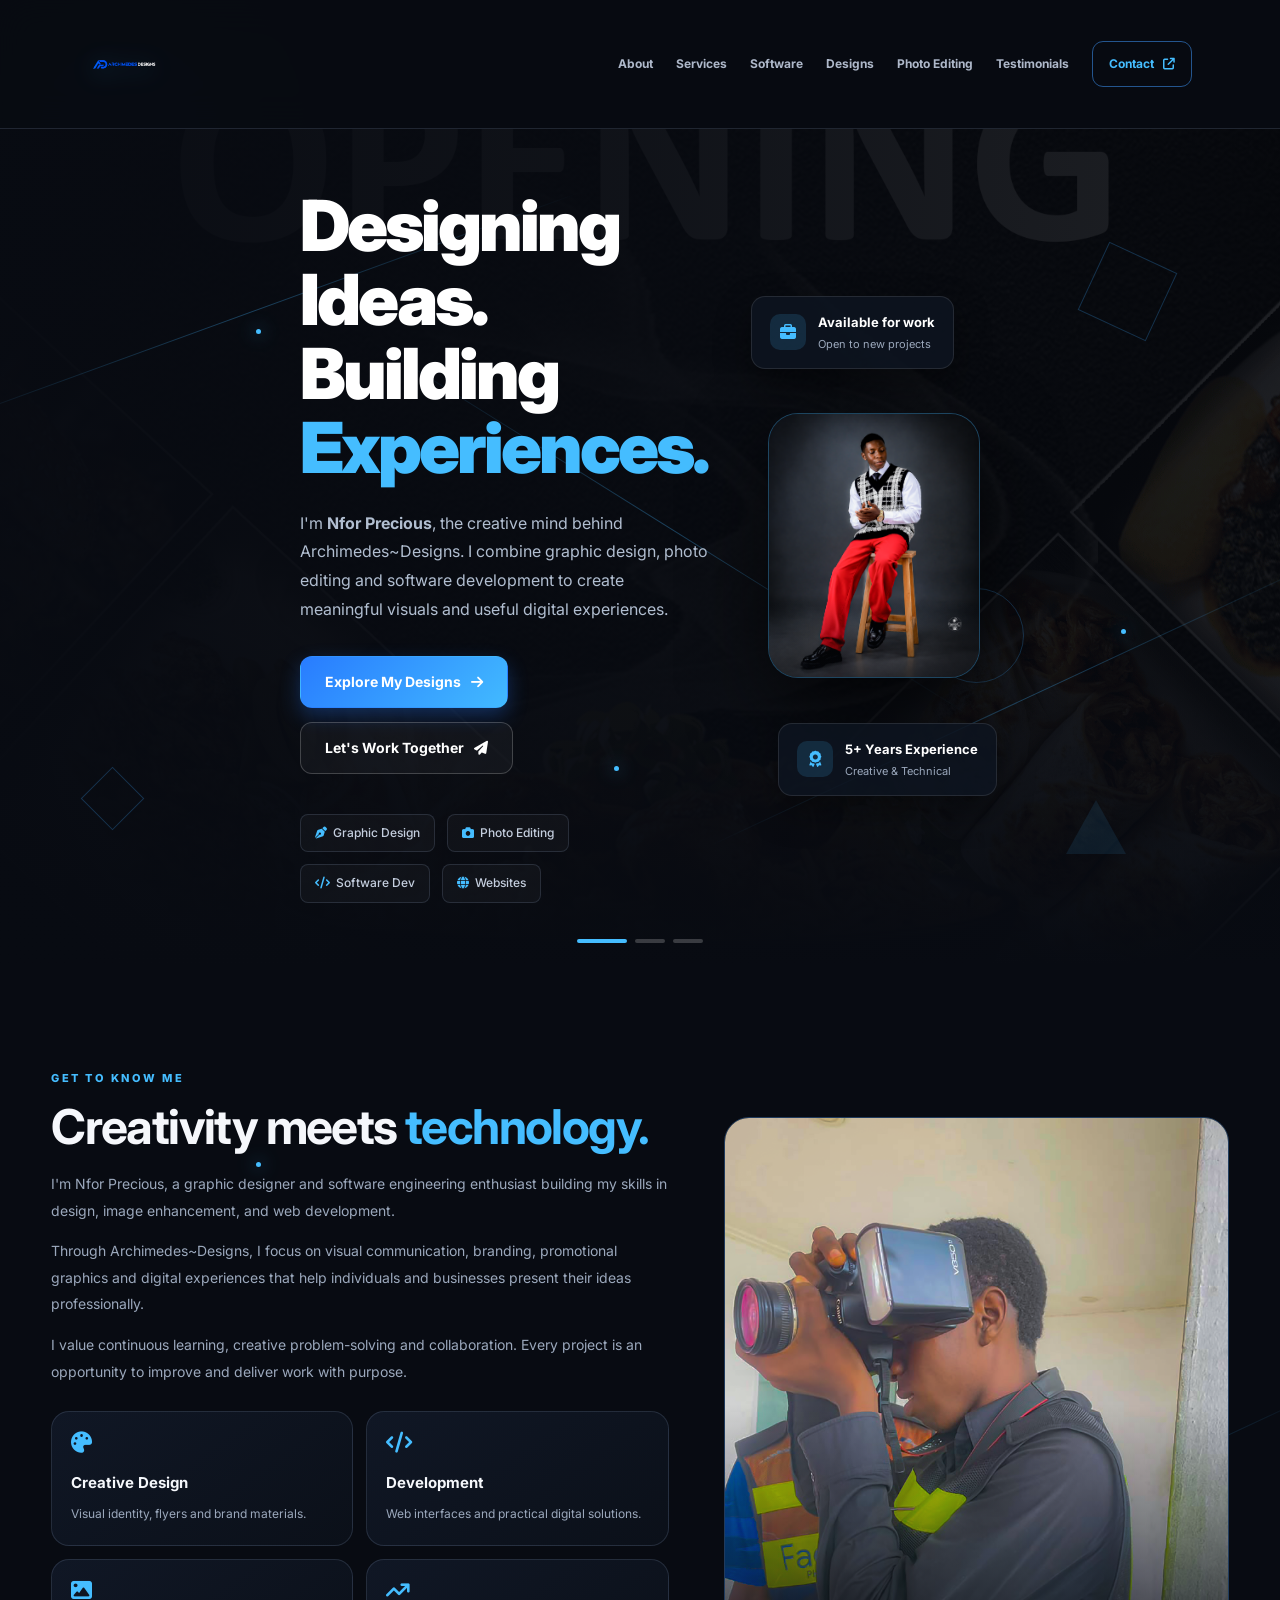
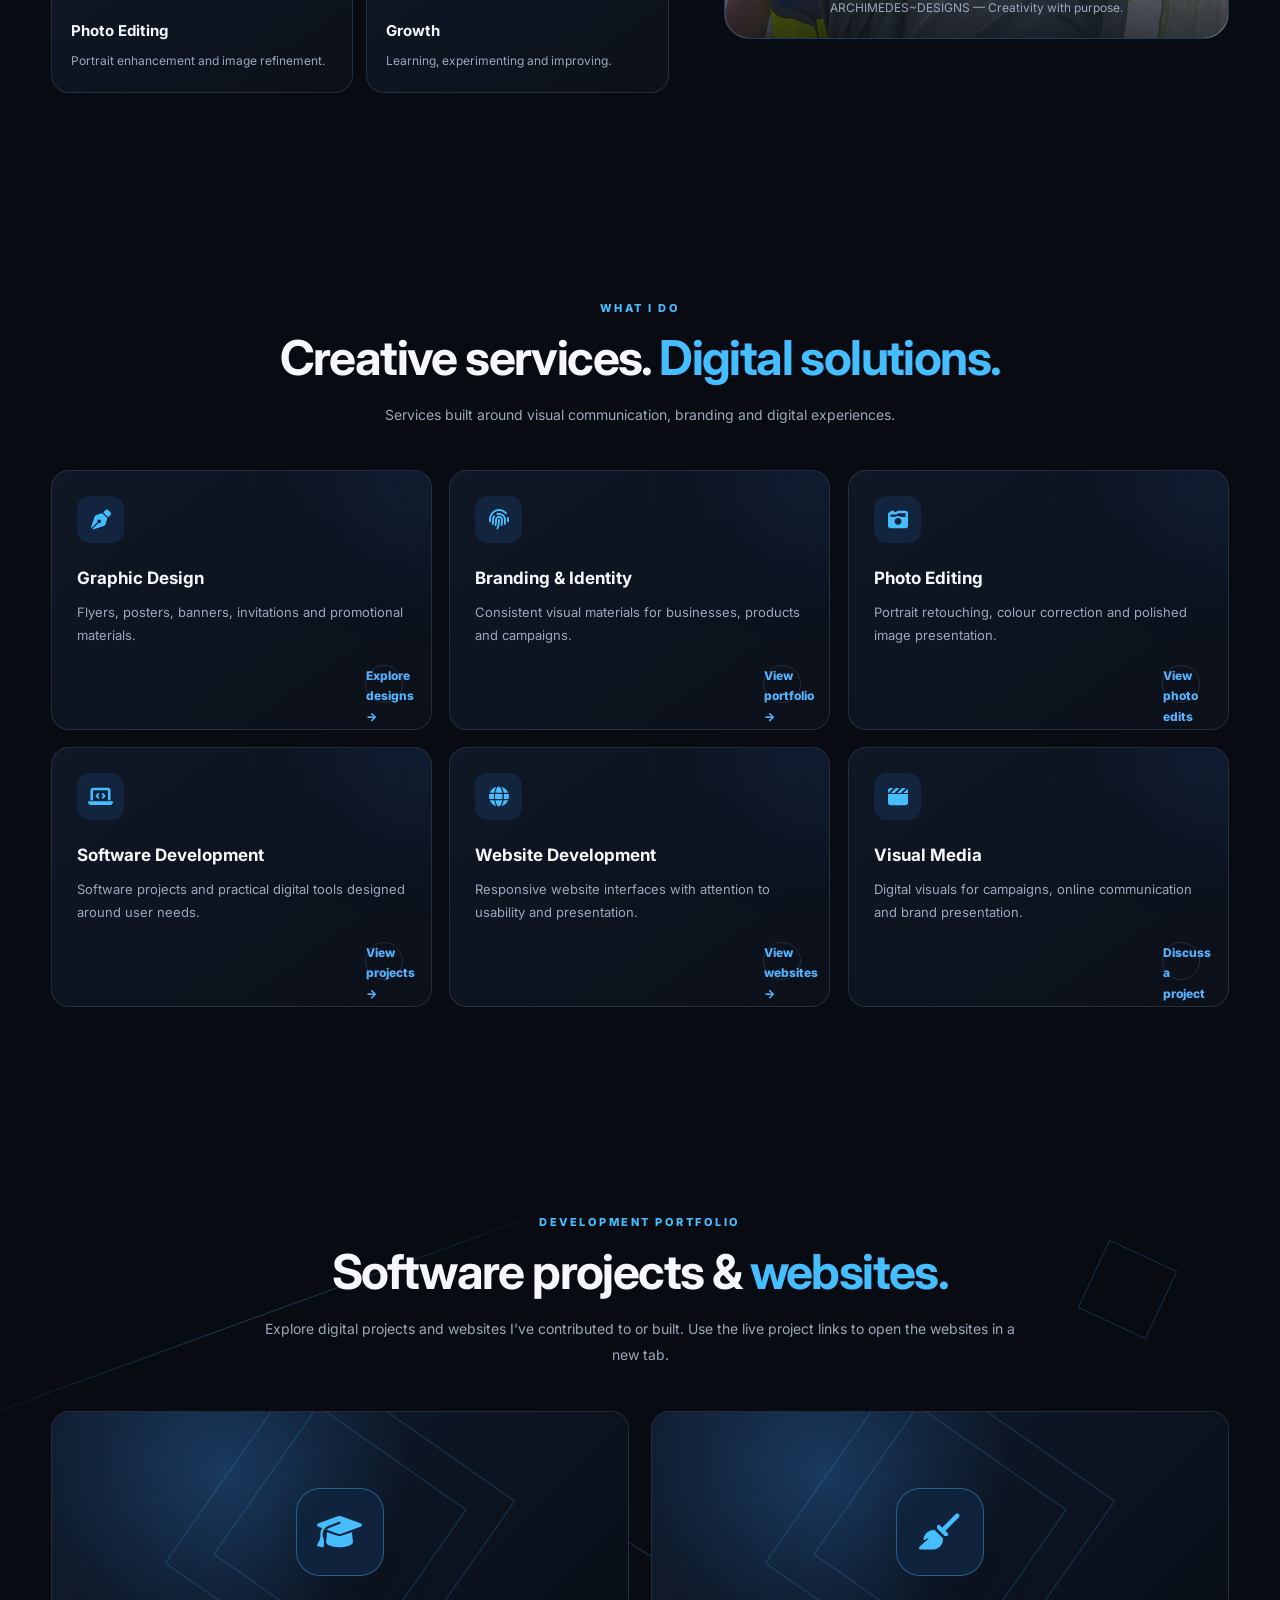
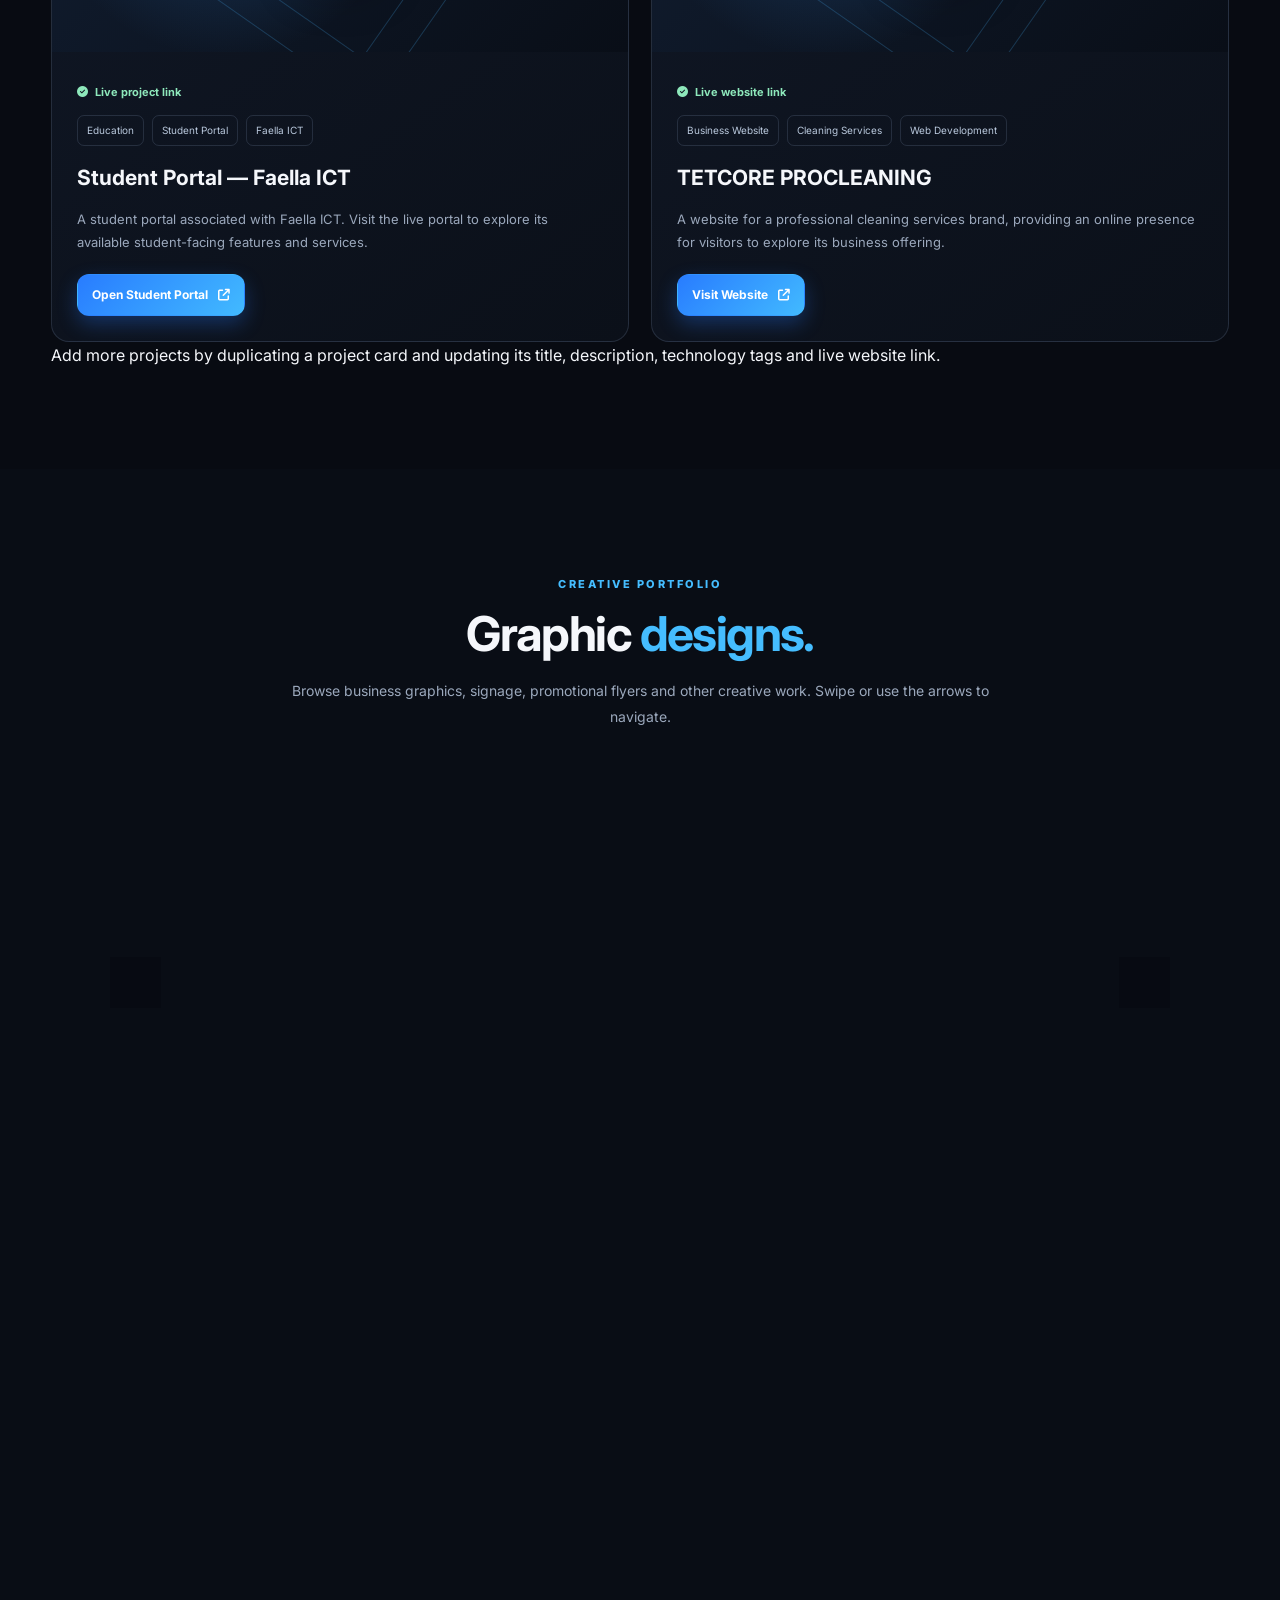
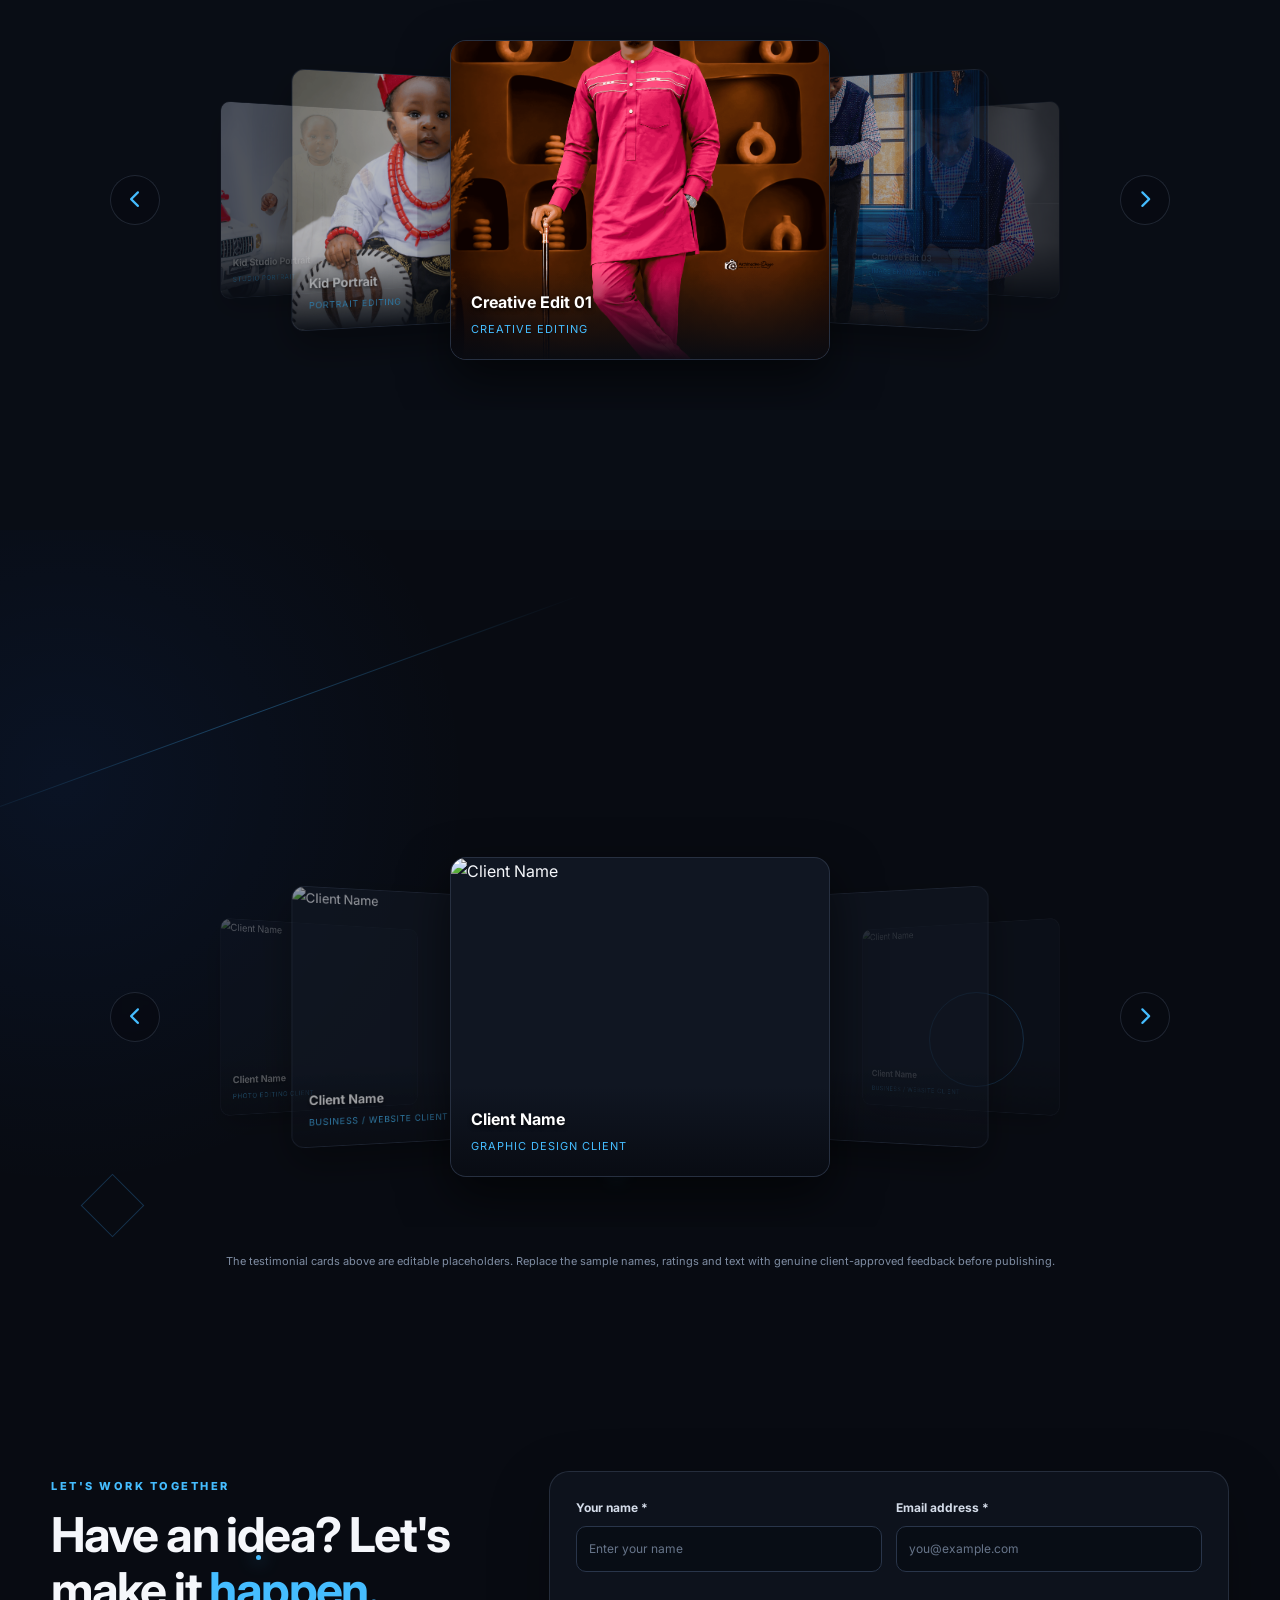
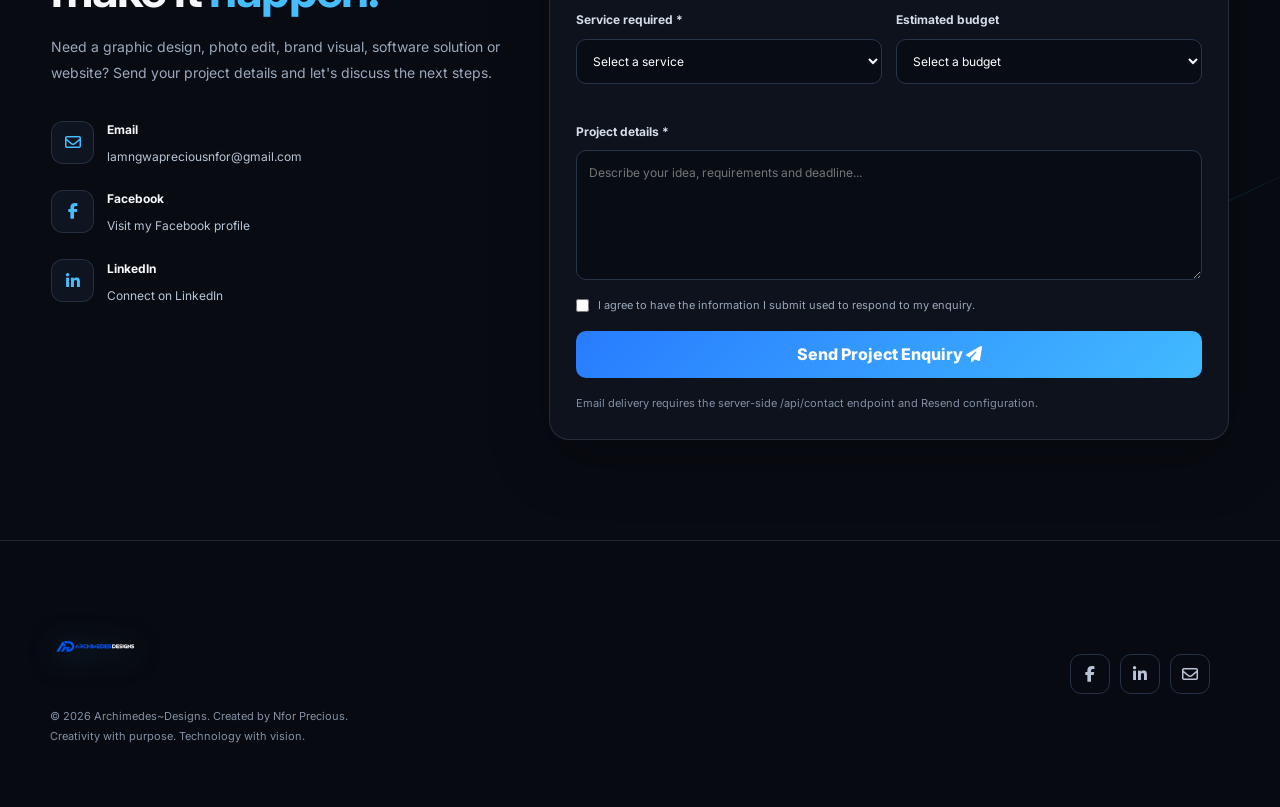
==== public/index.html @ 1c3301eb "Prepare portfolio for Vercel deployment Co-authored-by: Copilot <223556219+Copilot@users.noreply.git" ====
<!DOCTYPE html>
<html lang="en">
<head>
  <meta charset="UTF-8">
  <meta name="viewport" content="width=device-width, initial-scale=1">

  <title>Archimedes~Designs | Nfor Precious</title>
  <meta name="description" content="Portfolio of Nfor Precious — graphic designer, photo editor and software developer. Explore designs, websites, software projects and client testimonials.">
  <meta name="theme-color" content="#080b12">

  <!-- FAVICON -->
  <link rel="icon" type="image/x-icon" href="assets/images/icons/Neon Blue A_D Monogram Icon.ico">

  <link rel="preconnect" href="https://fonts.googleapis.com">
  <link rel="preconnect" href="https://fonts.gstatic.com" crossorigin>
  <link href="https://fonts.googleapis.com/css2?family=Inter:wght@400;500;600;700;800;900&display=swap" rel="stylesheet">
  <link rel="stylesheet" href="https://cdnjs.cloudflare.com/ajax/libs/font-awesome/6.7.2/css/all.min.css">

  <link rel="stylesheet" href="assets/css/style.css">
  <link rel="stylesheet" href="assets/css/animations.css">
  <link rel="stylesheet" href="assets/css/responsive.css">

  <style>
    :root {
      --bg: #080b12;
      --surface: #0e1420;
      --surface-2: #111a29;
      --text: #f5f7fb;
      --muted: #9ba8bc;
      --blue: #3287ff;
      --cyan: #45bdff;
      --border: rgba(160,185,225,.16);
      --radius: 18px;
    }

    * { box-sizing: border-box; }

    html {
      scroll-behavior: smooth;
      scroll-padding-top: 90px;
    }

    body {
      margin: 0;
      background: var(--bg);
      color: var(--text);
      font-family: Inter, sans-serif;
      overflow-x: hidden;
    }

    a { color: inherit; }
    img { display: block; max-width: 100%; }
    button, input, textarea, select { font: inherit; }
    section { scroll-margin-top: 90px; }

    .container {
      width: min(1200px, 92%);
      margin-inline: auto;
    }

    .section {
      position: relative;
      padding: 100px 0;
      isolation: isolate;
    }

    .section-heading {
      max-width: 760px;
      margin: 0 auto 42px;
      text-align: center;
    }

    .eyebrow {
      display: inline-block;
      margin-bottom: 13px;
      color: var(--cyan);
      font-size: 11px;
      font-weight: 800;
      letter-spacing: 2.5px;
      text-transform: uppercase;
    }

    .section-heading h2,
    .about-copy h2,
    .contact-copy h2 {
      margin: 0 0 16px;
      font-size: clamp(30px, 4vw, 48px);
      line-height: 1.14;
      letter-spacing: -1.6px;
    }

    .section-heading p,
    .about-copy p,
    .contact-copy > p {
      color: var(--muted);
      line-height: 1.9;
      font-size: 14px;
    }

    .accent { color: var(--cyan); }

    /* NAVIGATION */
    .site-header {
      position: sticky;
      top: 0;
      z-index: 1000;
      border-bottom: 1px solid var(--border);
      background: rgba(8,11,18,.94);
      backdrop-filter: blur(18px);
    }

    .nav-container {
      width: min(1200px, 92%);
      min-height: 96px;
      margin: auto;
      display: flex;
      justify-content: space-between;
      align-items: center;
      gap: 24px;
    }

    .brand {
      display: inline-flex;
      align-items: center;
      text-decoration: none;
    }

    /* ==============================================
       === EDIT HEADER LOGO SIZE HERE ===
       Change width and height to resize header logo.
       ============================================== */
    .brand-mark {
      display: grid;
      place-items: center;
      width: 72px;
      height: 72px;
      border-radius: 16px;
      overflow: hidden;
      background: transparent;
      filter: drop-shadow(0 4px 12px rgba(69,189,255,.4));
    }

    .brand-mark img {
      width: 100%;
      height: 100%;
      object-fit: contain;
    }

    .primary-nav {
      display: flex;
      align-items: center;
      gap: 23px;
    }

    .primary-nav a {
      color: #aeb8ca;
      text-decoration: none;
      font-size: 12px;
      font-weight: 700;
      transition: color .25s ease;
    }

    .primary-nav a:hover,
    .primary-nav a.active { color: var(--cyan); }

    .primary-nav .nav-contact {
      padding: 12px 16px;
      border: 1px solid #24558e;
      border-radius: 11px;
      color: var(--cyan);
    }

    .nav-toggle {
      display: none;
      width: 43px;
      height: 43px;
      border: 1px solid var(--border);
      border-radius: 10px;
      background: var(--surface);
      color: #fff;
      cursor: pointer;
    }

    /* GEOMETRIC BACKGROUND SYSTEM */
    .geometry-layer {
      position: absolute;
      inset: 0;
      z-index: -1;
      overflow: hidden;
      pointer-events: none;
    }

    .geo-line {
      position: absolute;
      height: 1px;
      width: 55%;
      background: linear-gradient(90deg, transparent, rgba(65,180,255,.32), transparent);
      transform-origin: center;
      animation: line-drift 12s ease-in-out infinite alternate;
    }

    .geo-line.line-one { top: 22%; left: -8%; transform: rotate(-20deg); }
    .geo-line.line-two { top: 68%; right: -8%; transform: rotate(-25deg); animation-delay: -5s; }
    .geo-line.line-three { top: 48%; left: 25%; transform: rotate(32deg); animation-delay: -8s; }

    .geo-shape {
      position: absolute;
      width: 75px;
      height: 75px;
      border: 1px solid rgba(63,169,255,.25);
      animation: shape-float 12s ease-in-out infinite;
    }

    .geo-square { top: 15%; right: 9%; transform: rotate(25deg); }
    .geo-diamond { left: 7%; bottom: 17%; width: 45px; height: 45px; transform: rotate(45deg); animation-delay: -4s; }
    .geo-circle { top: 55%; right: 20%; width: 95px; height: 95px; border-radius: 50%; animation-delay: -7s; }
    
    .geo-triangle {
      position: absolute;
      right: 12%;
      bottom: 13%;
      width: 0;
      height: 0;
      border-left: 30px solid transparent;
      border-right: 30px solid transparent;
      border-bottom: 54px solid rgba(65,180,255,.10);
      animation: shape-float 10s ease-in-out infinite;
    }

    .geo-node {
      position: absolute;
      width: 5px;
      height: 5px;
      border-radius: 50%;
      background: var(--cyan);
      box-shadow: 0 0 18px var(--cyan);
      animation: node-pulse 3s ease-in-out infinite alternate;
    }

    .geo-node.node-one { top: 24%; left: 20%; }
    .geo-node.node-two { top: 60%; right: 12%; animation-delay: -1s; }
    .geo-node.node-three { bottom: 23%; left: 48%; animation-delay: -2s; }

    @keyframes line-drift {
      from { opacity: .25; translate: -2% 0; }
      to { opacity: .8; translate: 3% 12px; }
    }

    @keyframes shape-float {
      0%, 100% { translate: 0 0; rotate: 0deg; }
      50% { translate: 10px -20px; rotate: 12deg; }
    }

    @keyframes node-pulse {
      from { opacity: .3; scale: .7; }
      to { opacity: 1; scale: 1.5; }
    }

    /* =========================================
       NEW HERO SECTION (MATCHING REFERENCE)
       ========================================= */
    .hero {
      position: relative;
      min-height: calc(100svh - 96px);
      display: flex;
      align-items: center;
      overflow: hidden;
      isolation: isolate;
      background: #080b12;
      padding: 60px 0;
    }

    .hero-slideshow,
    .hero-overlay {
      position: absolute;
      inset: 0;
      pointer-events: none;
    }

    .hero-slideshow { z-index: -3; }

    .hero-slide {
      position: absolute;
      inset: -3%;
      background-position: center;
      background-size: cover;
      opacity: 0;
      filter: brightness(.25) saturate(.8);
      transform: scale(1.08);
      transition: opacity 1.5s ease, transform 8s linear;
    }

    .hero-slide.is-active {
      opacity: 1;
      transform: scale(1);
    }

    .hero-overlay {
      z-index: -2;
      background:
        linear-gradient(90deg, rgba(8,11,18,.98), rgba(8,11,18,.85) 50%, rgba(8,11,18,.6)),
        linear-gradient(0deg, var(--bg), transparent 40%);
    }

    .hero .geometry-layer { z-index: -1; }

    .hero-content {
      width: min(1200px, 92%);
      margin: auto;
      display: grid;
      grid-template-columns: 1fr 1fr;
      gap: 60px;
      align-items: center;
    }

    .hero-copy {
      max-width: 600px;
    }

    .hero h1 {
      margin: 0 0 24px;
      font-size: clamp(44px, 5.5vw, 76px);
      line-height: 1.05;
      letter-spacing: -3px;
      font-weight: 900;
      color: #fff;
    }

    .hero h1 span.hero-line { display: block; }

    .hero-description {
      margin: 0 0 32px;
      color: #b1bed0;
      font-size: 16px;
      line-height: 1.8;
      max-width: 500px;
    }

    .hero-actions {
      display: flex;
      flex-wrap: wrap;
      gap: 14px;
      margin-bottom: 40px;
    }

    .button {
      display: inline-flex;
      align-items: center;
      justify-content: center;
      gap: 10px;
      min-height: 52px;
      padding: 0 24px;
      border-radius: 12px;
      font-size: 14px;
      font-weight: 700;
      text-decoration: none;
      transition: transform .25s ease, background .25s ease, box-shadow .25s ease;
    }

    .button:hover { transform: translateY(-3px); }

    .button-primary {
      color: #fff;
      background: linear-gradient(135deg, #287cff, #42baff);
      box-shadow: 0 8px 20px rgba(40,124,255,.3);
    }

    .button-primary:hover {
      box-shadow: 0 12px 25px rgba(40,124,255,.45);
    }

    .button-secondary {
      border: 1px solid rgba(255,255,255,.2);
      background: rgba(255,255,255,.04);
      color: #fff;
    }

    .button-secondary:hover {
      background: rgba(255,255,255,.08);
      border-color: rgba(255,255,255,.4);
    }

    .hero-skills {
      display: flex;
      flex-wrap: wrap;
      gap: 12px;
    }

    .hero-skills span {
      display: inline-flex;
      align-items: center;
      gap: 6px;
      padding: 8px 14px;
      border: 1px solid var(--border);
      border-radius: 8px;
      background: rgba(255,255,255,.03);
      color: #c4cede;
      font-size: 12px;
      font-weight: 500;
    }

    .hero-skills i {
      color: var(--cyan);
    }

    /* RIGHT SIDE: PROFILE IMAGE + FLOATING BADGES */
    .hero-visual {
      position: relative;
      display: flex;
      justify-content: center;
      align-items: center;
      height: 100%;
      min-height: 500px;
    }

    .hero-profile-wrapper {
      position: relative;
      width: 100%;
      max-width: 450px;
      aspect-ratio: 4 / 5;
      border-radius: 30px;
      border: 1px solid rgba(69,189,255,.3);
      background: #0d121c;
      box-shadow: 0 30px 80px rgba(0,0,0,.6), 0 0 0 1px rgba(69,189,255,.1) inset;
      overflow: hidden;
      z-index: 2;
    }

    .hero-profile-wrapper img {
      width: 100%;
      height: 100%;
      object-fit: cover;
      object-position: center top;
      display: block;
    }

    .hero-profile-wrapper::after {
      content: "";
      position: absolute;
      inset: 0;
      background: linear-gradient(0deg, rgba(8,11,18,.5), transparent 30%);
      pointer-events: none;
    }

    /* FLOATING BADGES */
    .floating-badge {
      position: absolute;
      display: flex;
      align-items: center;
      gap: 12px;
      padding: 14px 18px;
      border-radius: 14px;
      background: rgba(14, 20, 32, 0.85);
      backdrop-filter: blur(12px);
      border: 1px solid rgba(255,255,255,.1);
      box-shadow: 0 15px 35px rgba(0,0,0,0.4);
      z-index: 3;
      animation: float-badge 6s ease-in-out infinite;
    }

    .badge-1 {
      top: 15%;
      left: -8%;
      animation-delay: 0s;
    }

    .badge-2 {
      bottom: 15%;
      right: -8%;
      animation-delay: -3s;
    }

    .badge-icon {
      display: grid;
      place-items: center;
      width: 36px;
      height: 36px;
      border-radius: 10px;
      background: rgba(69,189,255,.15);
      color: var(--cyan);
      font-size: 16px;
    }

    .badge-content h4 {
      margin: 0 0 2px;
      font-size: 13px;
      font-weight: 700;
      color: #fff;
    }

    .badge-content p {
      margin: 0;
      font-size: 11px;
      color: #9ba8bc;
    }

    @keyframes float-badge {
      0%, 100% { transform: translateY(0); }
      50% { transform: translateY(-12px); }
    }

    /* HERO INDICATORS */
    .hero-indicators {
      position: absolute;
      bottom: 20px;
      left: 50%;
      transform: translateX(-50%);
      display: flex;
      gap: 8px;
      z-index: 10;
    }

    .hero-indicator {
      width: 30px;
      height: 4px;
      border: 0;
      border-radius: 8px;
      background: rgba(255,255,255,.2);
      cursor: pointer;
      transition: all .3s ease;
    }

    .hero-indicator.is-active {
      width: 50px;
      background: var(--cyan);
    }

    /* ABOUT */
    .about-grid {
      display: grid;
      grid-template-columns: 1.1fr .9fr;
      gap: 55px;
      align-items: center;
    }

    .about-copy p { margin: 14px 0; }

    .about-facts {
      display: grid;
      grid-template-columns: repeat(2, minmax(0,1fr));
      gap: 13px;
      margin-top: 26px;
    }

    .fact-card,
    .service-card,
    .project-card,
    .testimonial-card {
      border: 1px solid var(--border);
      border-radius: var(--radius);
      background: linear-gradient(145deg, #101725, #0b1019);
    }

    .fact-card { padding: 19px; }
    .fact-card i { color: var(--cyan); font-size: 21px; }
    .fact-card h3 { margin: 12px 0 7px; font-size: 15px; }
    .fact-card p { margin: 0; font-size: 12px; }

    .about-visual {
      position: relative;
      min-height: 360px;
      display: grid;
      place-items: center;
      overflow: hidden;
      border: 1px solid #203b5d;
      border-radius: 25px;
      background: radial-gradient(circle, rgba(40,124,255,.18), transparent 60%), #0d121c;
    }

    .about-visual::after {
      content: "";
      position: absolute;
      inset: 0;
      background: linear-gradient(0deg, rgba(8,11,18,.75), transparent 45%);
      pointer-events: none;
      border-radius: 25px;
    }

    .about-photo {
      width: 100%;
      height: 100%;
      min-height: 360px;
      max-height: 520px;
      object-fit: cover;
      object-position: center top;
      display: block;
    }

    .about-visual-caption {
      position: absolute;
      bottom: 20px;
      z-index: 1;
      padding: 0 15px;
      color: var(--muted);
      text-align: center;
      font-size: 12px;
    }

    /* SERVICES */
    .services-grid {
      display: grid;
      grid-template-columns: repeat(3, minmax(0,1fr));
      gap: 17px;
    }

    .service-card {
      padding: 25px;
      transition: transform .3s ease, border-color .3s ease;
    }

    .service-card:hover,
    .project-card:hover,
    .testimonial-card:hover {
      transform: translateY(-5px);
      border-color: rgba(69,189,255,.55);
    }

    .service-icon {
      display: grid;
      place-items: center;
      width: 47px;
      height: 47px;
      border-radius: 13px;
      background: rgba(51,145,255,.12);
      color: var(--cyan);
      font-size: 20px;
    }

    .service-card h3 { margin: 18px 0 10px; font-size: 17px; }
    .service-card p { color: var(--muted); font-size: 13px; line-height: 1.8; }
    .text-link { color: var(--cyan); text-decoration: none; font-size: 12px; font-weight: 800; }

    /* PROJECTS: SOFTWARE AND WEBSITES */
    .project-grid {
      display: grid;
      grid-template-columns: repeat(2, minmax(0,1fr));
      gap: 22px;
    }

    .project-card {
      overflow: hidden;
      transition: transform .3s ease, border-color .3s ease;
    }

    .project-preview {
      position: relative;
      min-height: 240px;
      display: grid;
      place-items: center;
      overflow: hidden;
      background:
        radial-gradient(circle at 30% 25%, rgba(57,155,255,.25), transparent 42%),
        linear-gradient(135deg, #111d30, #090e17);
    }

    .project-preview::before,
    .project-preview::after {
      content: "";
      position: absolute;
      border: 1px solid rgba(72,181,255,.22);
      transform: rotate(35deg);
    }

    .project-preview::before { width: 180px; height: 180px; }
    .project-preview::after { width: 250px; height: 250px; }

    .project-preview-icon {
      position: relative;
      z-index: 1;
      display: grid;
      place-items: center;
      width: 88px;
      height: 88px;
      border: 1px solid rgba(69,189,255,.4);
      border-radius: 24px;
      background: rgba(17,36,62,.9);
      color: var(--cyan);
      font-size: 36px;
      box-shadow: 0 15px 45px rgba(0,0,0,.25);
    }

    .project-body { padding: 25px; }

    .project-tags {
      display: flex;
      flex-wrap: wrap;
      gap: 8px;
      margin-bottom: 14px;
    }

    .project-tags span {
      padding: 6px 9px;
      border: 1px solid var(--border);
      border-radius: 7px;
      color: #b9c8dc;
      font-size: 10px;
    }

    .project-body h3 { margin: 0 0 12px; font-size: 21px; }

    .project-body p {
      color: var(--muted);
      font-size: 13px;
      line-height: 1.8;
    }

    .project-actions {
      display: flex;
      flex-wrap: wrap;
      gap: 10px;
      margin-top: 20px;
    }

    .project-actions .button { min-height: 42px; padding: 0 14px; font-size: 12px; }

    .project-status {
      display: inline-flex;
      gap: 7px;
      align-items: center;
      margin-bottom: 13px;
      color: #8ee8bb;
      font-size: 11px;
      font-weight: 700;
    }

    /* =========================================
       COVER FLOW GALLERY (AUTO-SLIDESHOW)
       ========================================= */
    .gallery-section { background: #090d15; }

    .coverflow-container {
      position: relative;
      width: 100%;
      height: 420px;
      display: flex;
      justify-content: center;
      align-items: center;
      perspective: 1200px;
      overflow: hidden;
      margin: 20px auto;
    }

    .coverflow-track {
      position: relative;
      width: 100%;
      height: 100%;
      display: flex;
      justify-content: center;
      align-items: center;
      transform-style: preserve-3d;
    }

    .coverflow-card {
      position: absolute;
      width: 380px;
      height: 320px;
      border-radius: 16px;
      overflow: hidden;
      border: 1px solid var(--border);
      background: #101622;
      box-shadow: 0 20px 50px rgba(0,0,0,0.6);
      transition: transform 0.6s cubic-bezier(0.25, 1, 0.5, 1), opacity 0.6s ease, z-index 0s ease 0s;
      cursor: grab;
      user-select: none;
    }

    .coverflow-card:active { cursor: grabbing; }

    .coverflow-card img {
      width: 100%;
      height: 100%;
      object-fit: cover;
      transition: transform 0.5s ease;
    }

    .coverflow-card:hover img { transform: scale(1.05); }

    .coverflow-card.center {
      transform: translateX(0) translateZ(0) rotateY(0deg) scale(1);
      z-index: 5;
      opacity: 1;
    }

    .coverflow-card.left-1 {
      transform: translateX(-220px) translateZ(-120px) rotateY(30deg) scale(0.85);
      z-index: 4;
      opacity: 0.6;
    }

    .coverflow-card.right-1 {
      transform: translateX(220px) translateZ(-120px) rotateY(-30deg) scale(0.85);
      z-index: 4;
      opacity: 0.6;
    }

    .coverflow-card.left-2 {
      transform: translateX(-380px) translateZ(-250px) rotateY(45deg) scale(0.7);
      z-index: 3;
      opacity: 0.3;
    }

    .coverflow-card.right-2 {
      transform: translateX(380px) translateZ(-250px) rotateY(-45deg) scale(0.7);
      z-index: 3;
      opacity: 0.3;
    }

    .coverflow-card.hidden {
      transform: translateX(0) translateZ(-400px) scale(0.5);
      z-index: 1;
      opacity: 0;
      pointer-events: none;
    }

    .coverflow-overlay {
      position: absolute;
      bottom: 0;
      left: 0;
      right: 0;
      padding: 20px;
      background: linear-gradient(0deg, rgba(8,11,18,0.95) 0%, rgba(8,11,18,0) 100%);
      pointer-events: none;
    }

    .coverflow-overlay h3 {
      margin: 0;
      font-size: 16px;
      color: #fff;
      text-shadow: 0 2px 4px rgba(0,0,0,0.8);
    }

    .coverflow-overlay span {
      display: block;
      margin-top: 4px;
      color: var(--cyan);
      font-size: 11px;
      text-transform: uppercase;
      letter-spacing: 1px;
    }

    .coverflow-nav {
      position: absolute;
      top: 50%;
      transform: translateY(-50%);
      width: 50px;
      height: 50px;
      border-radius: 50%;
      border: 1px solid var(--border);
      background: rgba(8,11,18,0.8);
      color: var(--cyan);
      font-size: 18px;
      display: grid;
      place-items: center;
      cursor: pointer;
      z-index: 10;
      transition: background 0.3s ease, transform 0.3s ease;
      backdrop-filter: blur(5px);
    }

    .coverflow-nav:hover {
      background: rgba(40,124,255,0.4);
      transform: translateY(-50%) scale(1.1);
    }

    .coverflow-nav.prev { left: 5%; }
    .coverflow-nav.next { right: 5%; }

    @media (max-width: 900px) {
      .coverflow-container { height: 350px; }
      .coverflow-card { width: 300px; height: 260px; }
      .coverflow-card.left-1 { transform: translateX(-160px) translateZ(-100px) rotateY(25deg) scale(0.85); }
      .coverflow-card.right-1 { transform: translateX(160px) translateZ(-100px) rotateY(-25deg) scale(0.85); }
      .coverflow-card.left-2 { transform: translateX(-280px) translateZ(-200px) rotateY(40deg) scale(0.7); }
      .coverflow-card.right-2 { transform: translateX(280px) translateZ(-200px) rotateY(-40deg) scale(0.7); }
      .coverflow-nav.prev { left: 2%; }
      .coverflow-nav.next { right: 2%; }
    }

    @media (max-width: 600px) {
      .coverflow-container { height: 280px; }
      .coverflow-card { width: 220px; height: 200px; }
      .coverflow-card.left-1 { transform: translateX(-110px) translateZ(-80px) rotateY(20deg) scale(0.8); }
      .coverflow-card.right-1 { transform: translateX(110px) translateZ(-80px) rotateY(-20deg) scale(0.8); }
      .coverflow-card.left-2 { transform: translateX(-180px) translateZ(-150px) rotateY(35deg) scale(0.65); }
      .coverflow-card.right-2 { transform: translateX(180px) translateZ(-150px) rotateY(-35deg) scale(0.65); }
      .coverflow-nav { width: 38px; height: 38px; font-size: 14px; }
      .coverflow-overlay { padding: 12px; }
      .coverflow-overlay h3 { font-size: 13px; }
      .coverflow-overlay span { font-size: 9px; }
    }

    /* TESTIMONIALS */
    .testimonials-section {
      background:
        radial-gradient(circle at 5% 30%, rgba(33,115,255,.08), transparent 30%),
        #080b12;
    }

    .testimonial-grid {
      display: grid;
      grid-template-columns: repeat(3, minmax(0,1fr));
      gap: 18px;
    }

    .testimonial-card {
      overflow: hidden;
      padding: 22px;
      transition: transform .3s ease, border-color .3s ease;
    }

    .testimonial-top {
      display: flex;
      align-items: center;
      gap: 13px;
      margin-bottom: 17px;
    }

    .testimonial-avatar {
      flex: 0 0 55px;
      width: 55px;
      height: 55px;
      border-radius: 50%;
      object-fit: cover;
      border: 1px solid rgba(69,189,255,.45);
      background: #172338;
    }

    .testimonial-name { margin: 0 0 5px; font-size: 14px; }
    .testimonial-role { color: var(--muted); font-size: 11px; }

    .testimonial-stars {
      margin-bottom: 13px;
      color: #ffc85a;
      letter-spacing: 2px;
      font-size: 13px;
    }

    .testimonial-quote {
      margin: 0;
      color: #bdc8d8;
      font-size: 13px;
      line-height: 1.9;
      overflow-wrap: anywhere;
    }

    .testimonial-proof {
      display: block;
      width: 100%;
      max-height: 270px;
      margin-top: 18px;
      object-fit: contain;
      border: 1px solid var(--border);
      border-radius: 10px;
      background: #090e17;
      cursor: zoom-in;
    }

    .testimonial-placeholder {
      display: grid;
      place-items: center;
      min-height: 110px;
      margin-top: 18px;
      border: 1px dashed #33455e;
      border-radius: 12px;
      color: #71819a;
      font-size: 12px;
      text-align: center;
      padding: 15px;
    }

    .testimonial-placeholder i {
      display: block;
      margin-bottom: 9px;
      color: var(--cyan);
      font-size: 23px;
    }

    .testimonial-disclaimer {
      margin-top: 25px;
      color: #7f8da3;
      font-size: 11px;
      text-align: center;
      line-height: 1.7;
    }

    /* CONTACT */
    .contact-grid {
      display: grid;
      grid-template-columns: .8fr 1.2fr;
      gap: 45px;
      align-items: start;
    }

    .contact-details { display: grid; gap: 15px; margin-top: 28px; }

    .contact-detail {
      display: flex;
      align-items: center;
      gap: 13px;
      overflow-wrap: anywhere;
    }

    .contact-detail > i {
      display: grid;
      place-items: center;
      flex: 0 0 43px;
      width: 43px;
      height: 43px;
      border: 1px solid var(--border);
      border-radius: 12px;
      color: var(--cyan);
      background: var(--surface);
    }

    .contact-detail strong { font-size: 12px; }
    .contact-detail a, .contact-detail span { color: #b8c4d5; font-size: 12px; text-decoration: none; }
    .contact-detail a:hover { color: var(--cyan); }

    .contact-form {
      display: grid;
      gap: 16px;
      padding: 26px;
      border: 1px solid var(--border);
      border-radius: 20px;
      background: #0d121c;
    }

    .form-row { display: grid; grid-template-columns: repeat(2,minmax(0,1fr)); gap: 14px; }
    .form-field { display: grid; gap: 8px; min-width: 0; }
    .form-field label { color: #d5ddea; font-size: 12px; font-weight: 700; }

    .form-field input,
    .form-field select,
    .form-field textarea {
      width: 100%;
      min-height: 45px;
      padding: 12px;
      border: 1px solid #29354a;
      border-radius: 10px;
      outline: none;
      background: #080d15;
      color: white;
      font-size: 12px;
    }

    .form-field textarea { min-height: 130px; resize: vertical; }

    .form-field input:focus,
    .form-field select:focus,
    .form-field textarea:focus {
      border-color: var(--blue);
      box-shadow: 0 0 0 3px rgba(50,135,255,.12);
    }

    .consent-field {
      display: flex;
      align-items: flex-start;
      gap: 9px;
      color: var(--muted);
      font-size: 11px;
      line-height: 1.7;
    }

    .consent-field input { margin-top: 3px; accent-color: var(--blue); }

    .submit-button {
      min-height: 47px;
      border: 0;
      border-radius: 10px;
      background: linear-gradient(135deg, #287cff, #42baff);
      color: #fff;
      font-weight: 800;
      cursor: pointer;
    }

    .submit-button:disabled { opacity: .65; cursor: wait; }

    .form-status {
      display: none;
      padding: 12px;
      border-radius: 9px;
      font-size: 12px;
      line-height: 1.6;
    }

    .form-status:not(:empty) { display: block; }
    .form-status.is-success { color: #8ef0c1; background: rgba(34,197,94,.1); }
    .form-status.is-error { color: #ffaaaa; background: rgba(239,68,68,.1); }

    .honeypot {
      position: absolute !important;
      width: 1px !important;
      height: 1px !important;
      overflow: hidden !important;
      clip: rect(0,0,0,0) !important;
    }

    /* FOOTER AND LIGHTBOX */
    .site-footer {
      padding: 60px 0;
      border-top: 1px solid var(--border);
      background: #070a10;
    }

    .footer-inner {
      width: min(1200px,92%);
      margin: auto;
      display: flex;
      justify-content: space-between;
      align-items: center;
      gap: 22px;
    }

    .footer-copy { color: #8390a4; font-size: 11px; line-height: 1.9; }

    /* ==============================================
       === EDIT FOOTER LOGO SIZE HERE ===
       Change width and height to resize footer logo.
       ============================================== */
    .footer-brand-mark {
      display: grid;
      place-items: center;
      width: 90px;
      height: 90px;
      border-radius: 20px;
      overflow: hidden;
      margin-bottom: 15px;
      filter: drop-shadow(0 4px 15px rgba(69,189,255,.5));
    }

    .footer-brand-mark img {
      width: 100%;
      height: 100%;
      object-fit: contain;
    }

    .social-links { display: flex; flex-wrap: wrap; gap: 10px; }

    .social-links a {
      display: grid;
      place-items: center;
      width: 40px;
      height: 40px;
      border: 1px solid #253146;
      border-radius: 11px;
      color: #b8c4d5;
      text-decoration: none;
      transition: .25s ease;
    }

    .social-links a:hover { color: white; background: #176bd8; border-color: #287cff; }

    .back-to-top {
      position: fixed;
      right: 18px;
      bottom: 18px;
      z-index: 900;
      display: grid;
      place-items: center;
      width: 43px;
      height: 43px;
      border: 1px solid #2b69a8;
      border-radius: 13px;
      background: #101725;
      color: var(--cyan);
      text-decoration: none;
      opacity: 0;
      visibility: hidden;
      transition: .25s ease;
    }

    .back-to-top.is-visible { opacity: 1; visibility: visible; }

    .lightbox {
      position: fixed;
      inset: 0;
      z-index: 2000;
      display: none;
      place-items: center;
      padding: 25px;
      background: rgba(3,5,10,.95);
    }

    .lightbox.is-open { display: grid; }

    .lightbox-content {
      position: relative;
      display: grid;
      justify-items: center;
      gap: 12px;
      max-width: min(1100px,100%);
      max-height: 100%;
    }

    .lightbox img {
      max-width: 100%;
      max-height: 82vh;
      object-fit: contain;
      border-radius: 8px;
    }

    .lightbox-caption { color: #dce3ee; font-size: 12px; text-align: center; }

    .lightbox-close {
      position: absolute;
      top: -17px;
      right: -17px;
      z-index: 1;
      width: 42px;
      height: 42px;
      border: 1px solid #46536a;
      border-radius: 50%;
      background: #101725;
      color: #fff;
      cursor: pointer;
    }

    /* SCROLL REVEAL */
    .reveal {
      opacity: 0;
      transform: translateY(20px);
      transition: opacity .7s ease, transform .7s ease;
    }

    .reveal.is-visible { opacity: 1; transform: translateY(0); }

    @media (max-width: 1000px) {
      .primary-nav { gap: 13px; }
      .primary-nav a { font-size: 11px; }
      .testimonial-grid { grid-template-columns: repeat(2,minmax(0,1fr)); }
      
      .hero-content { grid-template-columns: 1fr; gap: 50px; text-align: center; }
      .hero-copy { margin: 0 auto; }
      .hero-actions, .hero-skills { justify-content: center; }
      .hero-visual { min-height: 400px; }
    }

    @media (max-width: 760px) {
      .nav-container { min-height: 80px; }
      
      /* ==============================================
         === EDIT MOBILE HEADER LOGO SIZE HERE ===
         ============================================== */
      .brand-mark { width: 56px; height: 56px; }
      
      .nav-toggle { display: grid; place-items: center; }

      .primary-nav {
        position: absolute;
        top: 100%;
        left: 0;
        right: 0;
        display: none;
        flex-direction: column;
        align-items: stretch;
        gap: 0;
        padding: 12px 4% 20px;
        border-bottom: 1px solid var(--border);
        background: #080b12;
      }

      .primary-nav.is-open { display: flex; }
      .primary-nav a { padding: 13px 8px; font-size: 13px; }
      .primary-nav .nav-contact { text-align: center; margin-top: 6px; }

      .hero { min-height: auto; padding: 80px 0; }
      .hero h1 { letter-spacing: -2px; }
      
      .badge-1 { left: -2%; top: 10%; }
      .badge-2 { right: -2%; bottom: 10%; }

      .section { padding: 72px 0; }
      .about-grid, .contact-grid { grid-template-columns: 1fr; }
      .services-grid { grid-template-columns: repeat(2,minmax(0,1fr)); }
      .project-grid { grid-template-columns: 1fr; }
      .footer-inner { flex-direction: column; align-items: flex-start; }
      
      .footer-brand-mark { width: 75px; height: 75px; }
    }

    @media (max-width: 460px) {
      .hero-actions { flex-direction: column; align-items: stretch; }
      .hero-actions .button { width: 100%; }
      .services-grid, .testimonial-grid { grid-template-columns: 1fr; }
      .about-facts { grid-template-columns: 1fr; }
      .form-row { grid-template-columns: 1fr; }
      .contact-form { padding: 19px; }
      .lightbox { padding: 14px; }
      .lightbox-close { top: -12px; right: -5px; }
      
      .floating-badge { padding: 10px 14px; }
      .badge-icon { width: 30px; height: 30px; font-size: 14px; }
      .badge-content h4 { font-size: 11px; }
      .badge-content p { font-size: 9px; }
    }

    @media (prefers-reduced-motion: reduce) {
      html { scroll-behavior: auto; }
      *, *::before, *::after {
        animation-duration: .01ms !important;
        animation-iteration-count: 1 !important;
        transition-duration: .01ms !important;
      }
      .reveal { opacity: 1; transform: none; }
    }
  </style>
</head>

<body id="top">

  <!-- HEADER -->
  <header class="site-header">
    <div class="nav-container">
      <a class="brand" href="#top" aria-label="Archimedes Designs home">
        <!-- LOGO ONLY -->
        <span class="brand-mark">
          <img src="assets/images/icons/Archimedes Designs Blue Monogram Logo.png" alt="Archimedes~Designs Logo">
        </span>
      </a>

      <button class="nav-toggle" type="button" aria-label="Open navigation menu"
        aria-expanded="false" aria-controls="primary-nav">
        <i class="fa-solid fa-bars" aria-hidden="true"></i>
      </button>

      <nav class="primary-nav" id="primary-nav" aria-label="Main navigation">
        <a href="#about">About</a>
        <a href="#services">Services</a>
        <a href="#software-projects">Software</a>
        <a href="#designs">Designs</a>
        <a href="#photo-editing">Photo Editing</a>
        <a href="#testimonials">Testimonials</a>
        <a class="nav-contact" href="#contact">Contact <i class="fa-solid fa-arrow-up-right-from-square"></i></a>
      </nav>
    </div>
  </header>

  <main>

    <!-- =========================================
         NEW HERO SECTION (MATCHING REFERENCE)
         ========================================= -->
    <section class="hero" id="home">
      <div class="hero-slideshow" aria-hidden="true">
        <div class="hero-slide is-active" style="background-image:url('assets/images/designs/Grand%20Opening.png')"></div>
        <div class="hero-slide" style="background-image:url('assets/images/designs/Galaxy%20Tech%202.png')"></div>
        <div class="hero-slide" style="background-image:url('assets/images/designs/Family%20time.png')"></div>
      </div>

      <div class="hero-overlay"></div>

      <div class="geometry-layer" aria-hidden="true">
        <span class="geo-line line-one"></span>
        <span class="geo-line line-two"></span>
        <span class="geo-line line-three"></span>
        <span class="geo-shape geo-square"></span>
        <span class="geo-shape geo-diamond"></span>
        <span class="geo-shape geo-circle"></span>
        <span class="geo-triangle"></span>
        <span class="geo-node node-one"></span>
        <span class="geo-node node-two"></span>
        <span class="geo-node node-three"></span>
      </div>

      <div class="hero-content">
        <!-- LEFT: TEXT CONTENT -->
        <div class="hero-copy reveal">
          <h1>
            <span class="hero-line">Designing Ideas.</span>
            <span class="hero-line">Building <span class="accent">Experiences.</span></span>
          </h1>

          <p class="hero-description">
            I'm <strong>Nfor Precious</strong>, the creative mind behind Archimedes~Designs.
            I combine graphic design, photo editing and software development to create
            meaningful visuals and useful digital experiences.
          </p>

          <div class="hero-actions">
            <a class="button button-primary" href="#designs">Explore My Designs <i class="fa-solid fa-arrow-right"></i></a>
            <a class="button button-secondary" href="#contact">Let's Work Together <i class="fa-solid fa-paper-plane"></i></a>
          </div>

          <div class="hero-skills">
            <span><i class="fa-solid fa-pen-nib"></i> Graphic Design</span>
            <span><i class="fa-solid fa-camera"></i> Photo Editing</span>
            <span><i class="fa-solid fa-code"></i> Software Dev</span>
            <span><i class="fa-solid fa-globe"></i> Websites</span>
          </div>
        </div>

        <!-- RIGHT: PROFILE IMAGE + FLOATING BADGES -->
        <div class="hero-visual reveal">
          
          <!-- Floating Badge 1 (Top Left) -->
          <div class="floating-badge badge-1">
            <div class="badge-icon"><i class="fa-solid fa-briefcase"></i></div>
            <div class="badge-content">
              <h4>Available for work</h4>
              <p>Open to new projects</p>
            </div>
          </div>

          <!-- Profile Image -->
          <div class="hero-profile-wrapper">
            <img src="assets/images/profile/Profile.png"
                 alt="Portrait of Nfor Precious, founder of Archimedes~Designs"
                 loading="eager" width="480" height="600">
          </div>

          <!-- Floating Badge 2 (Bottom Right) -->
          <div class="floating-badge badge-2">
            <div class="badge-icon"><i class="fa-solid fa-award"></i></div>
            <div class="badge-content">
              <h4>5+ Years Experience</h4>
              <p>Creative & Technical</p>
            </div>
          </div>

        </div>
      </div>

      <!-- Slideshow Controls -->
      <div class="hero-indicators" aria-label="Hero slideshow controls">
        <button class="hero-indicator is-active" data-slide="0" aria-label="Show slide 1" type="button"></button>
        <button class="hero-indicator" data-slide="1" aria-label="Show slide 2" type="button"></button>
        <button class="hero-indicator" data-slide="2" aria-label="Show slide 3" type="button"></button>
      </div>
    </section>

    <!-- ABOUT -->
    <section class="section" id="about">
      <div class="geometry-layer" aria-hidden="true">
        <span class="geo-line line-two"></span>
        <span class="geo-shape geo-circle"></span>
        <span class="geo-node node-one"></span>
      </div>

      <div class="container about-grid">
        <div class="about-copy reveal">
          <span class="eyebrow">Get to know me</span>
          <h2>Creativity meets <span class="accent">technology.</span></h2>

          <p>
            I'm Nfor Precious, a graphic designer and software engineering enthusiast
            building my skills in design, image enhancement, and web development.
          </p>
          <p>
            Through Archimedes~Designs, I focus on visual communication, branding,
            promotional graphics and digital experiences that help individuals and
            businesses present their ideas professionally.
          </p>
          <p>
            I value continuous learning, creative problem-solving and collaboration.
            Every project is an opportunity to improve and deliver work with purpose.
          </p>

          <div class="about-facts">
            <article class="fact-card"><i class="fa-solid fa-palette"></i><h3>Creative Design</h3><p>Visual identity, flyers and brand materials.</p></article>
            <article class="fact-card"><i class="fa-solid fa-code"></i><h3>Development</h3><p>Web interfaces and practical digital solutions.</p></article>
            <article class="fact-card"><i class="fa-solid fa-image"></i><h3>Photo Editing</h3><p>Portrait enhancement and image refinement.</p></article>
            <article class="fact-card"><i class="fa-solid fa-arrow-trend-up"></i><h3>Growth</h3><p>Learning, experimenting and improving.</p></article>
          </div>
        </div>

        <div class="about-visual reveal">
          <img class="about-photo"
               src="assets/images/profile/about_image.png"
               alt="Nfor Precious — creative designer and developer behind Archimedes~Designs"
               loading="lazy" width="600" height="700">
          <p class="about-visual-caption">ARCHIMEDES~DESIGNS — Creativity with purpose.</p>
        </div>
      </div>
    </section>

    <!-- SERVICES -->
    <section class="section" id="services">
      <div class="container">
        <div class="section-heading reveal">
          <span class="eyebrow">What I do</span>
          <h2>Creative services. <span class="accent">Digital solutions.</span></h2>
          <p>Services built around visual communication, branding and digital experiences.</p>
        </div>

        <div class="services-grid">
          <article class="service-card reveal"><div class="service-icon"><i class="fa-solid fa-pen-nib"></i></div><h3>Graphic Design</h3><p>Flyers, posters, banners, invitations and promotional materials.</p><a class="text-link" href="#designs">Explore designs →</a></article>
          <article class="service-card reveal"><div class="service-icon"><i class="fa-solid fa-fingerprint"></i></div><h3>Branding & Identity</h3><p>Consistent visual materials for businesses, products and campaigns.</p><a class="text-link" href="#designs">View portfolio →</a></article>
          <article class="service-card reveal"><div class="service-icon"><i class="fa-solid fa-camera-retro"></i></div><h3>Photo Editing</h3><p>Portrait retouching, colour correction and polished image presentation.</p><a class="text-link" href="#photo-editing">View photo edits →</a></article>
          <article class="service-card reveal"><div class="service-icon"><i class="fa-solid fa-laptop-code"></i></div><h3>Software Development</h3><p>Software projects and practical digital tools designed around user needs.</p><a class="text-link" href="#software-projects">View projects →</a></article>
          <article class="service-card reveal"><div class="service-icon"><i class="fa-solid fa-globe"></i></div><h3>Website Development</h3><p>Responsive website interfaces with attention to usability and presentation.</p><a class="text-link" href="#software-projects">View websites →</a></article>
          <article class="service-card reveal"><div class="service-icon"><i class="fa-solid fa-clapperboard"></i></div><h3>Visual Media</h3><p>Digital visuals for campaigns, online communication and brand presentation.</p><a class="text-link" href="#contact">Discuss a project →</a></article>
        </div>
      </div>
    </section>

    <!-- SOFTWARE PROJECTS AND WEBSITES -->
    <section class="section" id="software-projects">
      <div class="geometry-layer" aria-hidden="true">
        <span class="geo-line line-one"></span>
        <span class="geo-line line-three"></span>
        <span class="geo-shape geo-square"></span>
        <span class="geo-shape geo-diamond"></span>
        <span class="geo-node node-two"></span>
      </div>

      <div class="container">
        <div class="section-heading reveal">
          <span class="eyebrow">Development portfolio</span>
          <h2>Software projects & <span class="accent">websites.</span></h2>
          <p>
            Explore digital projects and websites I've contributed to or built.
            Use the live project links to open the websites in a new tab.
          </p>
        </div>

        <div class="project-grid">

          <article class="project-card reveal">
            <div class="project-preview">
              <div class="project-preview-icon"><i class="fa-solid fa-graduation-cap"></i></div>
            </div>

            <div class="project-body">
              <span class="project-status"><i class="fa-solid fa-circle-check"></i> Live project link</span>
              <div class="project-tags">
                <span>Education</span><span>Student Portal</span><span>Faella ICT</span>
              </div>
              <h3>Student Portal — Faella ICT</h3>
              <p>
                A student portal associated with Faella ICT. Visit the live portal
                to explore its available student-facing features and services.
              </p>
              <div class="project-actions">
                <a class="button button-primary" href="https://student.faellaict.com/" target="_blank" rel="noopener noreferrer">
                  Open Student Portal <i class="fa-solid fa-arrow-up-right-from-square"></i>
                </a>
              </div>
            </div>
          </article>

          <article class="project-card reveal">
            <div class="project-preview">
              <div class="project-preview-icon"><i class="fa-solid fa-broom"></i></div>
            </div>

            <div class="project-body">
              <span class="project-status"><i class="fa-solid fa-circle-check"></i> Live website link</span>
              <div class="project-tags">
                <span>Business Website</span><span>Cleaning Services</span><span>Web Development</span>
              </div>
              <h3>TETCORE PROCLEANING</h3>
              <p>
                A website for a professional cleaning services brand, providing
                an online presence for visitors to explore its business offering.
              </p>
              <div class="project-actions">
                <a class="button button-primary" href="https://tetcore-procleaning.vercel.app/" target="_blank" rel="noopener noreferrer">
                  Visit Website <i class="fa-solid fa-arrow-up-right-from-square"></i>
                </a>
              </div>
            </div>
          </article>

        </div>

        <p class="gallery-note">
          Add more projects by duplicating a project card and updating its title,
          description, technology tags and live website link.
        </p>
      </div>
    </section>

    <!-- =========================================
         GRAPHIC DESIGN GALLERY (COVER FLOW)
         ========================================= -->
    <section class="section gallery-section" id="designs">
      <div class="container">
        <div class="section-heading reveal">
          <span class="eyebrow">Creative portfolio</span>
          <h2>Graphic <span class="accent">designs.</span></h2>
          <p>Browse business graphics, signage, promotional flyers and other creative work. Swipe or use the arrows to navigate.</p>
        </div>

        <!-- COVER FLOW CAROUSEL -->
        <div class="coverflow-container" id="design-coverflow">
          <button class="coverflow-nav prev" aria-label="Previous design"><i class="fa-solid fa-chevron-left"></i></button>
          <button class="coverflow-nav next" aria-label="Next design"><i class="fa-solid fa-chevron-right"></i></button>
          <div class="coverflow-track"></div>
        </div>
      </div>
    </section>

    <!-- =========================================
         PHOTO EDITING GALLERY (COVER FLOW)
         ========================================= -->
    <section class="section gallery-section" id="photo-editing">
      <div class="container">
        <div class="section-heading reveal">
          <span class="eyebrow">Image enhancement</span>
          <h2>Photo <span class="accent">editing.</span></h2>
          <p>Portrait edits, studio images and creative image enhancement projects. Swipe or use the arrows to navigate.</p>
        </div>

        <!-- COVER FLOW CAROUSEL -->
        <div class="coverflow-container" id="photo-coverflow">
          <button class="coverflow-nav prev" aria-label="Previous photo edit"><i class="fa-solid fa-chevron-left"></i></button>
          <button class="coverflow-nav next" aria-label="Next photo edit"><i class="fa-solid fa-chevron-right"></i></button>
          <div class="coverflow-track"></div>
        </div>
      </div>
    </section>

    <!-- =========================================
         TESTIMONIALS (COVER FLOW)
         ========================================= -->
    <section class="section testimonials-section" id="testimonials">
      <div class="geometry-layer" aria-hidden="true">
        <span class="geo-line line-one"></span>
        <span class="geo-shape geo-circle"></span>
        <span class="geo-shape geo-diamond"></span>
        <span class="geo-node node-three"></span>
      </div>

      <div class="container">
        <div class="section-heading reveal">
          <span class="eyebrow">Client feedback</span>
          <h2>What clients say about <span class="accent">my work.</span></h2>
          <p>Client feedback matters. Swipe or use the arrows to browse testimonials.</p>
        </div>

        <!-- COVER FLOW CAROUSEL -->
        <div class="coverflow-container" id="testimonial-coverflow">
          <button class="coverflow-nav prev" aria-label="Previous testimonial"><i class="fa-solid fa-chevron-left"></i></button>
          <button class="coverflow-nav next" aria-label="Next testimonial"><i class="fa-solid fa-chevron-right"></i></button>
          <div class="coverflow-track"></div>
        </div>

        <p class="testimonial-disclaimer">
          The testimonial cards above are editable placeholders. Replace the sample
          names, ratings and text with genuine client-approved feedback before publishing.
        </p>
      </div>
    </section>

    <!-- CONTACT -->
    <section class="section" id="contact">
      <div class="geometry-layer" aria-hidden="true">
        <span class="geo-line line-two"></span>
        <span class="geo-shape geo-square"></span>
        <span class="geo-node node-one"></span>
      </div>

      <div class="container contact-grid">
        <div class="contact-copy reveal">
          <span class="eyebrow">Let's work together</span>
          <h2>Have an idea? Let's make it <span class="accent">happen.</span></h2>
          <p>
            Need a graphic design, photo edit, brand visual, software solution or website?
            Send your project details and let's discuss the next steps.
          </p>

          <div class="contact-details">
            <div class="contact-detail"><i class="fa-regular fa-envelope"></i><div><strong>Email</strong><br><a href="mailto:lamngwapreciousnfor@gmail.com">lamngwapreciousnfor@gmail.com</a></div></div>
            <div class="contact-detail"><i class="fa-brands fa-facebook-f"></i><div><strong>Facebook</strong><br><a href="https://www.facebook.com/profile.php?id=61580188757367" target="_blank" rel="noopener noreferrer">Visit my Facebook profile</a></div></div>
            <div class="contact-detail"><i class="fa-brands fa-linkedin-in"></i><div><strong>LinkedIn</strong><br><a href="https://www.linkedin.com/in/lamngwa-precious-nfor-54429b33a/" target="_blank" rel="noopener noreferrer">Connect on LinkedIn</a></div></div>
          </div>
        </div>

        <form class="contact-form reveal" id="contact-form" action="/api/contact" method="POST">
          <div class="form-row">
            <div class="form-field">
              <label for="contact-name">Your name *</label>
              <input id="contact-name" name="name" type="text" autocomplete="name" maxlength="100" placeholder="Enter your name" required>
            </div>
            <div class="form-field">
              <label for="contact-email">Email address *</label>
              <input id="contact-email" name="email" type="email" autocomplete="email" maxlength="254" placeholder="you@example.com" required>
            </div>
          </div>

          <div class="form-row">
            <div class="form-field">
              <label for="contact-service">Service required *</label>
              <select id="contact-service" name="service" required>
                <option value="">Select a service</option>
                <option>Graphic Design</option>
                <option>Brand Identity</option>
                <option>Photo Editing</option>
                <option>Website Development</option>
                <option>Software Development</option>
                <option>Visual Media</option>
                <option>Other</option>
              </select>
            </div>
            <div class="form-field">
              <label for="contact-budget">Estimated budget</label>
              <select id="contact-budget" name="budget">
                <option value="">Select a budget</option>
                <option>To be discussed</option>
                <option>Under 10,000 FCFA</option>
                <option>10,000–25,000 FCFA</option>
                <option>25,000–50,000 FCFA</option>
                <option>50,000+ FCFA</option>
              </select>
            </div>
          </div>

          <div class="form-field">
            <label for="contact-message">Project details *</label>
            <textarea id="contact-message" name="message" minlength="10" maxlength="5000" placeholder="Describe your idea, requirements and deadline..." required></textarea>
          </div>

          <div class="honeypot" aria-hidden="true">
            <label for="contact-website">Leave this field empty</label>
            <input id="contact-website" name="website" type="text" tabindex="-1" autocomplete="off">
          </div>

          <label class="consent-field" for="contact-consent">
            <input id="contact-consent" name="consent" type="checkbox" value="yes" required>
            <span>I agree to have the information I submit used to respond to my enquiry.</span>
          </label>

          <button class="submit-button" type="submit">
            <span class="submit-label">Send Project Enquiry</span>
            <i class="fa-solid fa-paper-plane"></i>
          </button>

          <p class="form-status" id="contact-status" role="status" aria-live="polite"></p>
          <p style="margin:0;color:#8390a4;font-size:11px;line-height:1.7">
            Email delivery requires the server-side /api/contact endpoint and Resend configuration.
          </p>
        </form>
      </div>
    </section>

  </main>

  <!-- FOOTER -->
  <footer class="site-footer">
    <div class="footer-inner">
      <div class="footer-copy">
        <!-- FOOTER LOGO ONLY -->
        <a class="brand" href="#top" aria-label="Archimedes Designs home">
          <span class="footer-brand-mark">
            <img src="assets/images/icons/Archimedes Designs Blue Monogram Logo.png" alt="Archimedes~Designs Logo">
          </span>
        </a>
        <div>© <span id="current-year"></span> Archimedes~Designs. Created by Nfor Precious.</div>
        <div>Creativity with purpose. Technology with vision.</div>
      </div>

      <div class="social-links" aria-label="Social profiles">
        <a href="https://www.facebook.com/profile.php?id=61580188757367" target="_blank" rel="noopener noreferrer" aria-label="Facebook"><i class="fa-brands fa-facebook-f"></i></a>
        <a href="https://www.linkedin.com/in/lamngwa-precious-nfor-54429b33a/" target="_blank" rel="noopener noreferrer" aria-label="LinkedIn"><i class="fa-brands fa-linkedin-in"></i></a>
        <a href="mailto:lamngwapreciousnfor@gmail.com" aria-label="Email"><i class="fa-regular fa-envelope"></i></a>
      </div>
    </div>
  </footer>

  <a class="back-to-top" href="#top" aria-label="Back to top"><i class="fa-solid fa-arrow-up"></i></a>

  <!-- IMAGE LIGHTBOX -->
  <div class="lightbox" id="image-lightbox" role="dialog" aria-modal="true" aria-label="Expanded portfolio image">
    <div class="lightbox-content">
      <button class="lightbox-close" type="button" aria-label="Close image"><i class="fa-solid fa-xmark"></i></button>
      <img id="lightbox-image" src="" alt="">
      <p class="lightbox-caption" id="lightbox-caption"></p>
    </div>
  </div>

  <!-- PAGE INTERACTIONS -->
  <script>
    document.addEventListener("DOMContentLoaded", function () {
      const reducedMotion = window.matchMedia("(prefers-reduced-motion: reduce)").matches;

      // Footer year
      document.getElementById("current-year").textContent = new Date().getFullYear();

      // Mobile navigation
      const navToggle = document.querySelector(".nav-toggle");
      const nav = document.getElementById("primary-nav");
      const navIcon = navToggle.querySelector("i");

      function closeNav() {
        nav.classList.remove("is-open");
        navToggle.setAttribute("aria-expanded", "false");
        navToggle.setAttribute("aria-label", "Open navigation menu");
        navIcon.className = "fa-solid fa-bars";
      }

      navToggle.addEventListener("click", function () {
        const opened = nav.classList.toggle("is-open");
        navToggle.setAttribute("aria-expanded", String(opened));
        navToggle.setAttribute("aria-label", opened ? "Close navigation menu" : "Open navigation menu");
        navIcon.className = opened ? "fa-solid fa-xmark" : "fa-solid fa-bars";
      });

      nav.querySelectorAll("a").forEach(link => link.addEventListener("click", closeNav));
      window.addEventListener("resize", () => { if (innerWidth > 760) closeNav(); });

      // Hero slideshow
      const slides = [...document.querySelectorAll(".hero-slide")];
      const indicators = [...document.querySelectorAll(".hero-indicator")];
      let activeSlide = 0;
      let timer = null;

      function showSlide(index) {
        if (!slides.length) return;
        activeSlide = (index + slides.length) % slides.length;
        slides.forEach((slide, i) => slide.classList.toggle("is-active", i === activeSlide));
        indicators.forEach((button, i) => {
          button.classList.toggle("is-active", i === activeSlide);
          button.setAttribute("aria-pressed", String(i === activeSlide));
        });
      }

      function stopSlides() {
        if (timer) clearInterval(timer);
        timer = null;
      }

      function startSlides() {
        stopSlides();
        if (reducedMotion || slides.length < 2) return;
        timer = setInterval(() => showSlide(activeSlide + 1), 5000);
      }

      indicators.forEach(button => button.addEventListener("click", () => {
        showSlide(Number(button.dataset.slide) || 0);
        startSlides();
      }));

      // Pause on hover for hero section
      const heroSection = document.getElementById("home");
      heroSection.addEventListener("mouseenter", stopSlides);
      heroSection.addEventListener("mouseleave", startSlides);
      
      showSlide(0);
      startSlides();

      // =========================================
      // COVER FLOW GALLERY LOGIC
      // =========================================
      
      function initCoverFlow(containerId, items) {
        const container = document.getElementById(containerId);
        if (!container || !items.length) return;
        
        const track = container.querySelector('.coverflow-track');
        const prevBtn = container.querySelector('.prev');
        const nextBtn = container.querySelector('.next');
        
        let currentIndex = 0;
        let autoPlayTimer = null;
        const autoPlayInterval = 4000;

        // Create DOM elements
        items.forEach((item, index) => {
          const card = document.createElement('div');
          card.className = 'coverflow-card';
          card.innerHTML = `
            <img src="${item.src}" alt="${item.alt || item.title}" loading="lazy">
            <div class="coverflow-overlay">
              <h3>${item.title || ''}</h3>
              <span>${item.category || ''}</span>
            </div>
          `;
          
          card.addEventListener('click', (e) => {
            if (card.classList.contains('center')) {
              openLightbox(item.src, item.title);
            } else {
              goTo(index);
            }
          });
          
          track.appendChild(card);
        });

        const cards = [...track.querySelectorAll('.coverflow-card')];

        function updateClasses() {
          cards.forEach((card, i) => {
            card.className = 'coverflow-card';
            if (i === currentIndex) {
              card.classList.add('center');
            } else if (i === (currentIndex - 1 + items.length) % items.length) {
              card.classList.add('left-1');
            } else if (i === (currentIndex + 1) % items.length) {
              card.classList.add('right-1');
            } else if (i === (currentIndex - 2 + items.length) % items.length) {
              card.classList.add('left-2');
            } else if (i === (currentIndex + 2) % items.length) {
              card.classList.add('right-2');
            } else {
              card.classList.add('hidden');
            }
          });
        }

        function goTo(index) {
          currentIndex = (index + items.length) % items.length;
          updateClasses();
          resetAutoPlay();
        }

        function next() { goTo(currentIndex + 1); }
        function prev() { goTo(currentIndex - 1); }

        function startAutoPlay() {
          if (reducedMotion) return;
          stopAutoPlay();
          autoPlayTimer = setInterval(next, autoPlayInterval);
        }

        function stopAutoPlay() {
          if (autoPlayTimer) clearInterval(autoPlayTimer);
          autoPlayTimer = null;
        }

        function resetAutoPlay() {
          stopAutoPlay();
          startAutoPlay();
        }

        nextBtn.addEventListener('click', next);
        prevBtn.addEventListener('click', prev);
        
        container.addEventListener('mouseenter', stopAutoPlay);
        container.addEventListener('mouseleave', startAutoPlay);

        let touchStartX = 0;
        let touchEndX = 0;
        
        container.addEventListener('touchstart', e => {
          touchStartX = e.changedTouches[0].screenX;
          stopAutoPlay();
        }, {passive: true});
        
        container.addEventListener('touchend', e => {
          touchEndX = e.changedTouches[0].screenX;
          handleSwipe();
          startAutoPlay();
        }, {passive: true});
        
        function handleSwipe() {
          if (touchEndX < touchStartX - 50) next();
          if (touchEndX > touchStartX + 50) prev();
        }

        updateClasses();
        startAutoPlay();
      }

      // 1. DESIGNS DATA (EXACT PATHS PROVIDED)
      const designItems = [
        { src: "assets/images/designs/Administrative Office Door Label 30cm by 10cm.png", title: "Administrative Office Door Label", category: "Branding & Signage" },
        { src: "assets/images/designs/Artistry 360 Door Label 30cm by 10cm.png", title: "Artistry 360 Door Label", category: "Branding & Signage" },
        { src: "assets/images/designs/Digital Hub Door Label 30cm by 10cm.png", title: "Digital Hub Door Label", category: "Branding & Signage" },
        { src: "assets/images/designs/Family time.png", title: "Family Time", category: "Creative Design" },
        { src: "assets/images/designs/Galaxy Tech 2.png", title: "Galaxy Tech 2", category: "Business Graphics" },
        { src: "assets/images/designs/Grand Opening & Menu.png", title: "Grand Opening & Menu", category: "Food & Promotion" },
        { src: "assets/images/designs/Grand Opening.png", title: "Grand Opening", category: "Promotional Design" },
        { src: "assets/images/designs/HNM AUGUST.png", title: "HNM August", category: "Promotional Design" },
        { src: "assets/images/designs/KATU BIRTHDAY FLYER.png", title: "Katu Birthday Flyer", category: "Event Graphics" },
        { src: "assets/images/designs/Photo and Video Studio Door Label 30cm by 10cm.png", title: "Photo & Video Studio Door Label", category: "Branding & Signage" },
        { src: "assets/images/designs/slide door down 61cm by 85cm.png", title: "Slide Door — Down", category: "Signage" },
        { src: "assets/images/designs/slide door left up 61cm by 85cm.png", title: "Slide Door — Left Up", category: "Signage" },
        { src: "assets/images/designs/slide door up 61cm by 85cm.png", title: "Slide Door — Up", category: "Signage" },
        { src: "assets/images/designs/Welcome Design.png", title: "Welcome Design", category: "Creative Design" }
      ];

      // 2. PHOTO EDITING DATA (EXACT PATHS PROVIDED)
      const photoItems = [
        { src: "assets/images/photo editing/1 copy 2.png", title: "Creative Edit 01", category: "Creative Editing" },
        { src: "assets/images/photo editing/1.png", title: "Creative Edit 02", category: "Creative Editing" },
        { src: "assets/images/photo editing/2.png", title: "Creative Edit 03", category: "Image Enhancement" },
        { src: "assets/images/photo editing/3.png", title: "Creative Edit 04", category: "Image Enhancement" },
        { src: "assets/images/photo editing/1775023249538.jpg", title: "Portrait Edit", category: "Portrait Retouching" },
        { src: "assets/images/photo editing/Ceci Birthday Shoot.png", title: "Ceci Birthday Shoot", category: "Birthday Photography" },
        { src: "assets/images/photo editing/Ceci Birthday Shoot2.png", title: "Ceci Birthday Shoot 02", category: "Birthday Photography" },
        { src: "assets/images/photo editing/Ceci Birthday shoot3 revised.png", title: "Ceci Birthday Shoot 03 — Revised", category: "Photo Refinement" },
        { src: "assets/images/photo editing/Ceci Birthday shoot3.png", title: "Ceci Birthday Shoot 03", category: "Birthday Photography" },
        { src: "assets/images/photo editing/Ceci Birthday Shoot4.png", title: "Ceci Birthday Shoot 04", category: "Birthday Photography" },
        { src: "assets/images/photo editing/kem.png", title: "Kem", category: "Portrait Editing" },
        { src: "assets/images/photo editing/Kid copy.png", title: "Kid Portrait — Alternate", category: "Portrait Editing" },
        { src: "assets/images/photo editing/Kid studio.png", title: "Kid Studio Portrait", category: "Studio Portrait" },
        { src: "assets/images/photo editing/Kid.png", title: "Kid Portrait", category: "Portrait Editing" }
      ];

      // 3. TESTIMONIAL DATA
      const testimonialItems = [
        { src: "assets/images/testimonials/testimonial-1.png", title: "Client Name", category: "Graphic Design Client" },
        { src: "assets/images/testimonials/testimonial-2.png", title: "Client Name", category: "Photo Editing Client" },
        { src: "assets/images/testimonials/testimonial-3.png", title: "Client Name", category: "Business / Website Client" },
        { src: "assets/images/testimonials/testimonial-1.png", title: "Client Name", category: "Graphic Design Client" },
        { src: "assets/images/testimonials/testimonial-2.png", title: "Client Name", category: "Photo Editing Client" },
        { src: "assets/images/testimonials/testimonial-3.png", title: "Client Name", category: "Business / Website Client" }
      ];

      initCoverFlow('design-coverflow', designItems);
      initCoverFlow('photo-coverflow', photoItems);
      initCoverFlow('testimonial-coverflow', testimonialItems);

      // =========================================
      // LIGHTBOX LOGIC
      // =========================================
      const lightbox = document.getElementById("image-lightbox");
      const lightboxImage = document.getElementById("lightbox-image");
      const lightboxCaption = document.getElementById("lightbox-caption");
      const closeButton = document.querySelector(".lightbox-close");
      let lastFocus = null;

      window.openLightbox = function(src, caption) {
        lastFocus = document.activeElement;
        lightboxImage.src = src;
        lightboxImage.alt = caption || "Portfolio image";
        lightboxCaption.textContent = caption || "Portfolio image";
        lightbox.classList.add("is-open");
        document.body.style.overflow = "hidden";
        closeButton.focus();
      }

      function closeLightbox() {
        lightbox.classList.remove("is-open");
        document.body.style.overflow = "";
        lightboxImage.src = "";
        if (lastFocus && lastFocus.focus) lastFocus.focus();
      }

      closeButton.addEventListener("click", closeLightbox);
      lightbox.addEventListener("click", event => {
        if (event.target === lightbox) closeLightbox();
      });

      document.addEventListener("keydown", event => {
        if (event.key === "Escape" && lightbox.classList.contains("is-open")) closeLightbox();
      });

      // Scroll reveal
      const revealItems = document.querySelectorAll(".reveal");
      if ("IntersectionObserver" in window && !reducedMotion) {
        const revealObserver = new IntersectionObserver((entries, observer) => {
          entries.forEach(entry => {
            if (entry.isIntersecting) {
              entry.target.classList.add("is-visible");
              observer.unobserve(entry.target);
            }
          });
        }, { threshold: 0.08 });

        revealItems.forEach(item => revealObserver.observe(item));
      } else {
        revealItems.forEach(item => item.classList.add("is-visible"));
      }

      // Active navigation state
      const navLinks = [...document.querySelectorAll(".primary-nav a[href^='#']")];
      const observedSections = navLinks
        .map(link => document.querySelector(link.getAttribute("href")))
        .filter(Boolean);

      if ("IntersectionObserver" in window) {
        const sectionObserver = new IntersectionObserver(entries => {
          entries.forEach(entry => {
            if (!entry.isIntersecting) return;
            navLinks.forEach(link => {
              link.classList.toggle("active", link.getAttribute("href") === "#" + entry.target.id);
            });
          });
        }, { rootMargin: "-25% 0px -60% 0px" });

        observedSections.forEach(section => sectionObserver.observe(section));
      }

      // Back to top
      const backToTop = document.querySelector(".back-to-top");
      function updateBackToTop() {
        backToTop.classList.toggle("is-visible", window.scrollY > 450);
      }
      window.addEventListener("scroll", updateBackToTop, { passive: true });
      updateBackToTop();

      // Contact form
      const form = document.getElementById("contact-form");
      const status = document.getElementById("contact-status");
      const submitButton = form.querySelector(".submit-button");
      const submitLabel = form.querySelector(".submit-label");

      form.addEventListener("submit", async event => {
        event.preventDefault();

        if (!form.checkValidity()) {
          form.reportValidity();
          return;
        }

        status.textContent = "";
        status.className = "form-status";
        submitButton.disabled = true;
        submitLabel.textContent = "Sending...";

        try {
          const data = Object.fromEntries(new FormData(form).entries());
          const response = await fetch(form.action, {
            method: "POST",
            headers: { "Content-Type": "application/json" },
            body: JSON.stringify(data)
          });

          let result = {};
          try { result = await response.json(); } catch (_) {}

          if (!response.ok) {
            throw new Error(result.message || "Unable to send your enquiry. Please try again.");
          }

          status.textContent = result.message || "Your enquiry has been submitted successfully.";
          status.classList.add("is-success");
          form.reset();
        } catch (error) {
          status.textContent = error.message || "Could not send your enquiry. Please email lamngwapreciousnfor@gmail.com directly.";
          status.classList.add("is-error");
        } finally {
          submitButton.disabled = false;
          submitLabel.textContent = "Send Project Enquiry";
        }
      });

      // Helpful console warnings for missing local images
      document.querySelectorAll("img").forEach(image => {
        image.addEventListener("error", () => {
          console.warn("Image not found. Check this file path:", image.getAttribute("src"));
        });
      });
    });
  </script>

  <script src="assets/js/main.js" defer></script>
  <script src="assets/js/animations.js" defer></script>
  <script src="assets/js/projects.js" defer></script>
  <script src="assets/js/contact-form.js" defer></script>

</body>
</html>
---- public/assets/css/style.css ----
/* =========================================================
   ARCHIMEDES~DESIGNS PORTFOLIO
   Main stylesheet
   Theme: Black / White / Electric Blue
   ========================================================= */

/* ---------- 1. GLOBAL VARIABLES ---------- */

:root {
    --bg: #080b12;
    --bg-secondary: #0d121d;
    --surface: #111827;
    --surface-light: #182235;

    --text: #f5f7fb;
    --text-muted: #9ba8bb;

    --blue: #287bff;
    --blue-light: #55b2ff;
    --blue-dark: #1455d9;

    --border: rgba(255, 255, 255, 0.09);
    --blue-border: rgba(40, 123, 255, 0.4);

    --gradient: linear-gradient(135deg, #287bff, #55b2ff);
    --gradient-text: linear-gradient(90deg, #ffffff, #55b2ff);

    --shadow: 0 20px 60px rgba(0, 0, 0, 0.25);
    --blue-glow: 0 0 35px rgba(40, 123, 255, 0.18);

    --radius-sm: 10px;
    --radius-md: 18px;
    --radius-lg: 28px;

    --container: 1200px;
    --header-height: 84px;

    --font: "Inter", "Segoe UI", Arial, sans-serif;
}

/* ---------- 2. RESET ---------- */

* {
    margin: 0;
    padding: 0;
    box-sizing: border-box;
}

html {
    scroll-behavior: smooth;
    scroll-padding-top: 100px;
}

body {
    font-family: var(--font);
    background: var(--bg);
    color: var(--text);
    line-height: 1.7;
    overflow-x: hidden;
    min-width: 320px;
}

body::before {
    content: "";
    position: fixed;
    inset: 0;
    pointer-events: none;
    z-index: -1;
    background:
        radial-gradient(
            circle at 10% 15%,
            rgba(40, 123, 255, 0.08),
            transparent 30%
        ),
        radial-gradient(
            circle at 90% 55%,
            rgba(40, 123, 255, 0.06),
            transparent 32%
        );
}

::selection {
    background: var(--blue);
    color: #ffffff;
}

img,
video {
    display: block;
    max-width: 100%;
}

a {
    color: inherit;
    text-decoration: none;
}

button,
input,
textarea,
select {
    font: inherit;
}

button,
a {
    -webkit-tap-highlight-color: transparent;
}

button {
    color: inherit;
}

ul {
    list-style: none;
}

button:focus-visible,
a:focus-visible,
input:focus-visible,
textarea:focus-visible,
select:focus-visible {
    outline: 2px solid var(--blue-light);
    outline-offset: 4px;
}

section[id] {
    scroll-margin-top: 100px;
}

/* ---------- 3. REUSABLE LAYOUT ---------- */

.section-shell {
    width: min(var(--container), calc(100% - 48px));
    margin-inline: auto;
}

.section-block {
    padding-top: 110px;
    padding-bottom: 40px;
}

.section-heading {
    max-width: 780px;
    margin-bottom: 48px;
}

.section-heading h2,
.contact-intro h2 {
    font-size: clamp(2rem, 4vw, 3.6rem);
    line-height: 1.15;
    letter-spacing: -1.8px;
    margin-top: 15px;
}

.section-intro {
    max-width: 600px;
    color: var(--text-muted);
    margin-top: 20px;
}

.eyebrow {
    display: flex;
    align-items: center;
    gap: 10px;
    color: var(--blue-light);
    font-size: 0.78rem;
    font-weight: 800;
    letter-spacing: 2px;
    text-transform: uppercase;
}

.gradient-text {
    color: var(--blue-light);
    background: var(--gradient-text);
    -webkit-background-clip: text;
    background-clip: text;
    -webkit-text-fill-color: transparent;
}

.status-dot {
    display: inline-block;
    width: 8px;
    height: 8px;
    flex-shrink: 0;
    border-radius: 50%;
    background: #46e6a0;
    box-shadow: 0 0 12px rgba(70, 230, 160, 0.6);
}

/* ---------- 4. BUTTONS ---------- */

.button {
    display: inline-flex;
    align-items: center;
    justify-content: center;
    gap: 12px;
    min-height: 52px;
    padding: 13px 22px;
    border: 1px solid transparent;
    border-radius: 12px;
    font-size: 0.92rem;
    font-weight: 700;
    cursor: pointer;
    transition:
        transform 0.3s ease,
        background 0.3s ease,
        border-color 0.3s ease,
        box-shadow 0.3s ease;
}

.button:hover {
    transform: translateY(-3px);
}

.button-primary {
    color: #ffffff;
    background: var(--gradient);
    box-shadow: 0 8px 28px rgba(40, 123, 255, 0.22);
}

.button-primary:hover {
    box-shadow: 0 12px 35px rgba(40, 123, 255, 0.38);
}

.button-secondary {
    color: var(--text);
    background: rgba(255, 255, 255, 0.025);
    border-color: var(--border);
}

.button-secondary:hover {
    border-color: var(--blue);
    background: rgba(40, 123, 255, 0.08);
}

.text-link {
    display: inline-flex;
    align-items: center;
    gap: 10px;
    margin-top: 25px;
    color: var(--blue-light);
    font-weight: 700;
}

.text-link i {
    transition: transform 0.3s ease;
}

.text-link:hover i {
    transform: translateX(5px);
}

/* ---------- 5. HEADER AND NAVIGATION ---------- */

.site-header {
    position: sticky;
    top: 0;
    z-index: 1000;

    display: flex;
    align-items: center;
    justify-content: space-between;
    gap: 24px;

    min-height: var(--header-height);
    padding: 16px max(24px, calc((100% - var(--container)) / 2));

    background: rgba(8, 11, 18, 0.88);
    border-bottom: 1px solid var(--border);
    backdrop-filter: blur(18px);
    -webkit-backdrop-filter: blur(18px);
}

.brand {
    display: inline-flex;
    align-items: center;
    gap: 11px;
    flex-shrink: 0;
    font-size: 1.12rem;
    font-weight: 850;
    letter-spacing: -0.6px;
}

.brand-icon {
    display: grid;
    place-items: center;
    width: 40px;
    height: 40px;
    border-radius: 12px;
    color: #ffffff;
    background: var(--gradient);
    box-shadow: var(--blue-glow);
}

.brand-accent {
    color: var(--blue-light);
}

.primary-nav {
    display: flex;
    align-items: center;
    gap: 30px;
}

.primary-nav > a {
    color: var(--text-muted);
    font-size: 0.88rem;
    font-weight: 600;
    transition: color 0.25s ease;
}

.primary-nav > a:hover {
    color: #ffffff;
}

.primary-nav .nav-contact {
    display: inline-flex;
    align-items: center;
    gap: 9px;
    padding: 10px 15px;
    border: 1px solid var(--blue-border);
    border-radius: 10px;
    color: var(--blue-light);
}

.primary-nav .nav-contact:hover {
    background: rgba(40, 123, 255, 0.1);
}

.nav-toggle {
    display: none;
    place-items: center;
    width: 44px;
    height: 44px;
    border: 1px solid var(--border);
    border-radius: 10px;
    background: var(--surface);
    font-size: 1.1rem;
    cursor: pointer;
}

/* ---------- 6. HERO SECTION ---------- */

.hero {
    display: grid;
    grid-template-columns: 1.08fr 0.92fr;
    align-items: center;
    gap: 60px;
    min-height: 660px;
    padding-top: 85px;
    padding-bottom: 90px;
}

.hero-content {
    max-width: 680px;
}

.hero h1 {
    max-width: 720px;
    margin-top: 25px;
    font-size: clamp(3rem, 5.4vw, 5.4rem);
    font-weight: 850;
    letter-spacing: -4px;
    line-height: 1.04;
}

.hero-description {
    max-width: 570px;
    margin-top: 25px;
    color: var(--text-muted);
    font-size: 1.06rem;
    line-height: 1.9;
}

.hero-actions {
    display: flex;
    flex-wrap: wrap;
    gap: 14px;
    margin-top: 32px;
}

.hero-meta {
    display: flex;
    flex-wrap: wrap;
    gap: 22px;
    margin-top: 34px;
    color: var(--text-muted);
    font-size: 0.84rem;
}

.hero-meta span {
    display: inline-flex;
    align-items: center;
    gap: 9px;
}

.hero-meta i {
    color: var(--blue-light);
}

/* Hero artwork */

.hero-art {
    position: relative;
    display: grid;
    place-items: center;
    min-height: 440px;
    isolation: isolate;
}

.hero-glow {
    position: absolute;
    width: 300px;
    height: 300px;
    border-radius: 50%;
    background: rgba(40, 123, 255, 0.24);
    filter: blur(90px);
    z-index: -2;
}

.orbit {
    position: absolute;
    width: min(100%, 410px);
    aspect-ratio: 1;
    border: 1px solid rgba(85, 178, 255, 0.18);
    border-radius: 50%;
}

.orbit-two {
    width: min(83%, 340px);
    border-style: dashed;
    border-color: rgba(85, 178, 255, 0.3);
}

.hero-monogram {
    display: flex;
    align-items: center;
    justify-content: center;
    width: 245px;
    height: 245px;
    border: 1px solid rgba(85, 178, 255, 0.45);
    border-radius: 55px;
    background: linear-gradient(
        145deg,
        rgba(40, 123, 255, 0.18),
        rgba(17, 24, 39, 0.88)
    );
    box-shadow:
        0 0 70px rgba(40, 123, 255, 0.15),
        inset 0 0 45px rgba(40, 123, 255, 0.08);
    font-size: 5.3rem;
    font-weight: 900;
    letter-spacing: -9px;
    transform: rotate(-7deg);
}

.hero-monogram span {
    color: var(--blue-light);
    margin-inline: 3px;
}

.floating-chip {
    position: absolute;
    display: flex;
    align-items: center;
    gap: 10px;
    padding: 12px 16px;
    border: 1px solid var(--border);
    border-radius: 12px;
    background: rgba(17, 24, 39, 0.92);
    box-shadow: var(--shadow);
    font-size: 0.82rem;
    font-weight: 700;
    white-space: nowrap;
}

.floating-chip i {
    color: var(--blue-light);
}

.chip-design {
    top: 12%;
    left: -2%;
}

.chip-code {
    top: 48%;
    right: -5%;
}

.chip-media {
    bottom: 15%;
    left: 5%;
}

.hero-art-caption {
    position: absolute;
    bottom: -8px;
    display: flex;
    align-items: center;
    gap: 10px;
    color: var(--text-muted);
    font-size: 0.78rem;
}

/* ---------- 7. ABOUT SECTION ---------- */

.about-layout {
    display: grid;
    grid-template-columns: 1fr 0.85fr;
    gap: 80px;
    align-items: start;
}

.about-copy p {
    color: var(--text-muted);
}

.about-copy .large-copy {
    margin-bottom: 22px;
    color: var(--text);
    font-size: 1.35rem;
    line-height: 1.65;
}

.about-points {
    display: grid;
    gap: 18px;
}

.mini-feature {
    display: flex;
    align-items: flex-start;
    gap: 17px;
    padding: 22px;
    border: 1px solid var(--border);
    border-radius: var(--radius-md);
    background: rgba(17, 24, 39, 0.5);
    transition:
        border-color 0.3s ease,
        transform 0.3s ease;
}

.mini-feature:hover {
    border-color: var(--blue-border);
    transform: translateX(5px);
}

.icon-tile {
    display: grid;
    place-items: center;
    flex-shrink: 0;
    width: 48px;
    height: 48px;
    border-radius: 14px;
    background: rgba(40, 123, 255, 0.12);
    color: var(--blue-light);
    font-size: 1.15rem;
}

.mini-feature h3 {
    margin-bottom: 5px;
    font-size: 1rem;
}

.mini-feature p {
    color: var(--text-muted);
    font-size: 0.88rem;
}

/* ---------- 8. SERVICES SECTION ---------- */

.service-grid {
    display: grid;
    grid-template-columns: repeat(2, minmax(0, 1fr));
    gap: 20px;
}

.service-card {
    position: relative;
    min-height: 260px;
    padding: 30px;
    overflow: hidden;
    border: 1px solid var(--border);
    border-radius: var(--radius-lg);
    background: linear-gradient(
        145deg,
        rgba(17, 24, 39, 0.92),
        rgba(13, 18, 29, 0.85)
    );
    transition:
        transform 0.3s ease,
        border-color 0.3s ease,
        box-shadow 0.3s ease;
}

.service-card::before {
    content: "";
    position: absolute;
    top: -100px;
    right: -100px;
    width: 200px;
    height: 200px;
    border-radius: 50%;
    background: rgba(40, 123, 255, 0.08);
    filter: blur(45px);
    pointer-events: none;
}

.service-card:hover {
    transform: translateY(-7px);
    border-color: var(--blue-border);
    box-shadow: var(--blue-glow);
}

.service-icon {
    display: grid;
    place-items: center;
    width: 52px;
    height: 52px;
    margin-bottom: 24px;
    border-radius: 15px;
    background: rgba(40, 123, 255, 0.13);
    color: var(--blue-light);
    font-size: 1.3rem;
}

.card-number {
    position: absolute;
    top: 33px;
    right: 30px;
    color: rgba(255, 255, 255, 0.25);
    font-size: 0.82rem;
    font-weight: 800;
    letter-spacing: 2px;
}

.service-card h3 {
    margin-bottom: 12px;
    font-size: 1.25rem;
    line-height: 1.4;
}

.service-card p {
    max-width: 410px;
    color: var(--text-muted);
    font-size: 0.92rem;
}

.service-card > a {
    position: absolute;
    right: 28px;
    bottom: 26px;
    display: grid;
    place-items: center;
    width: 38px;
    height: 38px;
    border: 1px solid var(--border);
    border-radius: 50%;
    color: var(--blue-light);
    transition:
        background 0.3s ease,
        transform 0.3s ease;
}

.service-card > a:hover {
    background: var(--blue);
    color: #ffffff;
    transform: rotate(45deg);
}

/* ---------- 9. PROJECT GALLERY ---------- */

.project-grid {
    display: grid;
    grid-template-columns: repeat(2, minmax(0, 1fr));
    gap: 24px;
}

.project-card {
    overflow: hidden;
    border: 1px solid var(--border);
    border-radius: var(--radius-lg);
    background: var(--surface);
    transition:
        transform 0.3s ease,
        border-color 0.3s ease;
}

.project-card:hover {
    transform: translateY(-5px);
    border-color: var(--blue-border);
}

.project-placeholder {
    display: grid;
    place-items: center;
    min-height: 260px;
    background:
        radial-gradient(
            circle at center,
            rgba(40, 123, 255, 0.2),
            transparent 55%
        ),
        linear-gradient(135deg, #101b30, #0a0e17);
    color: var(--blue-light);
    font-size: 4rem;
}

.project-card-content {
    padding: 26px;
}

.card-kicker {
    color: var(--blue-light);
    font-size: 0.72rem;
    font-weight: 800;
    letter-spacing: 1.5px;
}

.project-card h3 {
    margin-top: 10px;
    font-size: 1.35rem;
}

.project-card-content > p:last-child {
    margin-top: 10px;
    color: var(--text-muted);
    font-size: 0.92rem;
}

/* ---------- 10. DESIGN GALLERY ---------- */

.gallery-toolbar {
    display: flex;
    flex-wrap: wrap;
    gap: 10px;
    margin-bottom: 30px;
}

.filter-button {
    padding: 10px 17px;
    border: 1px solid var(--border);
    border-radius: 999px;
    background: transparent;
    color: var(--text-muted);
    font-size: 0.85rem;
    cursor: pointer;
    transition:
        background 0.25s ease,
        color 0.25s ease,
        border-color 0.25s ease;
}

.filter-button:hover,
.filter-button.is-active {
    border-color: var(--blue);
    background: rgba(40, 123, 255, 0.13);
    color: #ffffff;
}

.design-gallery {
    display: grid;
    grid-template-columns: repeat(3, minmax(0, 1fr));
    gap: 20px;
}

.gallery-empty {
    grid-column: 1 / -1;
    display: flex;
    flex-direction: column;
    align-items: center;
    justify-content: center;
    min-height: 280px;
    padding: 30px;
    border: 1px dashed rgba(85, 178, 255, 0.3);
    border-radius: var(--radius-lg);
    background: rgba(17, 24, 39, 0.35);
    text-align: center;
}

.gallery-empty > i {
    margin-bottom: 20px;
    color: var(--blue-light);
    font-size: 3rem;
}

.gallery-empty h3 {
    margin-bottom: 8px;
    font-size: 1.25rem;
}

.gallery-empty p {
    color: var(--text-muted);
    font-size: 0.9rem;
}

/* ---------- 11. CONTACT SECTION ---------- */

.contact-section {
    display: grid;
    grid-template-columns: 0.8fr 1fr;
    align-items: start;
    gap: 70px;
    padding-bottom: 110px;
}

.contact-intro > p:not(.eyebrow) {
    margin-top: 22px;
    color: var(--text-muted);
}

.contact-email {
    display: inline-flex;
    align-items: center;
    gap: 12px;
    margin-top: 28px;
    color: var(--blue-light);
    font-weight: 700;
    overflow-wrap: anywhere;
}

.contact-email i {
    font-size: 1.2rem;
}

.contact-form {
    padding: 30px;
    border: 1px solid var(--border);
    border-radius: var(--radius-lg);
    background: rgba(17, 24, 39, 0.72);
    box-shadow: var(--shadow);
}

.form-row {
    display: grid;
    gap: 10px;
    margin-bottom: 22px;
}

.form-row-split {
    grid-template-columns: repeat(2, minmax(0, 1fr));
    gap: 18px;
}

.form-row label,
.contact-form > .consent-row {
    color: #e6ebf4;
    font-size: 0.86rem;
    font-weight: 650;
}

.form-row input,
.form-row select,
.form-row textarea {
    width: 100%;
    min-width: 0;
    padding: 14px 15px;
    border: 1px solid var(--border);
    border-radius: 10px;
    background: #0b101a;
    color: var(--text);
    font-size: 0.9rem;
    transition:
        border-color 0.25s ease,
        box-shadow 0.25s ease;
}

.form-row input::placeholder,
.form-row textarea::placeholder {
    color: #67758a;
}

.form-row input:focus,
.form-row select:focus,
.form-row textarea:focus {
    border-color: var(--blue);
    outline: none;
    box-shadow: 0 0 0 3px rgba(40, 123, 255, 0.12);
}

.form-row textarea {
    min-height: 140px;
    resize: vertical;
}

.form-row select {
    cursor: pointer;
}

.consent-row {
    display: flex;
    align-items: flex-start;
    gap: 11px;
    margin-bottom: 22px;
    color: var(--text-muted) !important;
    font-weight: 400 !important;
    line-height: 1.6;
}

.consent-row input {
    width: 17px;
    height: 17px;
    flex-shrink: 0;
    margin-top: 4px;
    accent-color: var(--blue);
}

.submit-button {
    width: 100%;
    border: none;
}

.form-status {
    margin-top: 15px;
    font-size: 0.9rem;
    overflow-wrap: anywhere;
}

.form-status:empty {
    display: none;
}

.form-status.is-success {
    color: #46e6a0;
}

.form-status.is-error {
    color: #ff7777;
}

.form-note {
    margin-top: 15px;
    color: var(--text-muted);
    font-size: 0.76rem;
    line-height: 1.7;
}

.honeypot {
    position: absolute;
    width: 1px;
    height: 1px;
    overflow: hidden;
    clip-path: inset(50%);
    white-space: nowrap;
}

/* ---------- 12. FOOTER ---------- */

.site-footer {
    display: grid;
    grid-template-columns: 1fr auto;
    align-items: center;
    gap: 20px;
    padding: 35px max(24px, calc((100% - var(--container)) / 2));
    border-top: 1px solid var(--border);
    background: rgba(13, 18, 29, 0.65);
}

.site-footer > p {
    color: var(--text-muted);
    font-size: 0.82rem;
}

.footer-socials {
    display: flex;
    justify-content: flex-end;
    gap: 12px;
}

.footer-socials a {
    display: grid;
    place-items: center;
    width: 40px;
    height: 40px;
    border: 1px solid var(--border);
    border-radius: 50%;
    color: var(--text-muted);
    transition:
        color 0.25s ease,
        background 0.25s ease,
        border-color 0.25s ease;
}

.footer-socials a:hover {
    color: #ffffff;
    background: var(--blue);
    border-color: var(--blue);
}

.site-footer .copyright {
    grid-column: 1 / -1;
    padding-top: 20px;
    border-top: 1px solid var(--border);
    text-align: center;
}

/* ---------- 13. 404 ERROR PAGE ---------- */

.error-page {
    display: flex;
    flex-direction: column;
    align-items: center;
    justify-content: center;
    min-height: 100vh;
    padding: 40px 24px;
    text-align: center;
}

.error-icon {
    margin-bottom: 25px;
    color: var(--blue-light);
    font-size: 4rem;
}

.error-page h1 {
    margin-top: 15px;
    font-size: clamp(2rem, 5vw, 3.5rem);
    line-height: 1.2;
}

.error-page > p:not(.eyebrow) {
    max-width: 500px;
    margin: 20px 0 30px;
    color: var(--text-muted);
}

/* ---------- 14. REDUCED MOTION ---------- */

@media (prefers-reduced-motion: reduce) {
    html {
        scroll-behavior: auto;
    }

    *,
    *::before,
    *::after {
        animation-duration: 0.01ms !important;
        animation-iteration-count: 1 !important;
        transition-duration: 0.01ms !important;
        scroll-behavior: auto !important;
    }
}
---- public/assets/css/animations.css ----
/* =========================================================
   ARCHIMEDES~DESIGNS PORTFOLIO
   ANIMATIONS STYLESHEET
   ========================================================= */

/* ---------- 1. GLOBAL ANIMATION SETTINGS ---------- */

:root {
    --animation-speed: 0.7s;
    --animation-ease: cubic-bezier(0.22, 1, 0.36, 1);
}

/* ---------- 2. SCROLL REVEAL ---------- */

.reveal {
    opacity: 0;
    transform: translateY(35px);
    transition:
        opacity var(--animation-speed) var(--animation-ease),
        transform var(--animation-speed) var(--animation-ease);
}

.reveal.is-visible {
    opacity: 1;
    transform: translateY(0);
}

/* Reveal directions */

.reveal-left {
    opacity: 0;
    transform: translateX(-40px);
    transition:
        opacity var(--animation-speed) var(--animation-ease),
        transform var(--animation-speed) var(--animation-ease);
}

.reveal-left.is-visible {
    opacity: 1;
    transform: translateX(0);
}

.reveal-right {
    opacity: 0;
    transform: translateX(40px);
    transition:
        opacity var(--animation-speed) var(--animation-ease),
        transform var(--animation-speed) var(--animation-ease);
}

.reveal-right.is-visible {
    opacity: 1;
    transform: translateX(0);
}

.reveal-scale {
    opacity: 0;
    transform: scale(0.94);
    transition:
        opacity var(--animation-speed) var(--animation-ease),
        transform var(--animation-speed) var(--animation-ease);
}

.reveal-scale.is-visible {
    opacity: 1;
    transform: scale(1);
}

/* ---------- 3. STAGGERED ANIMATIONS ---------- */

.service-card:nth-child(2),
.mini-feature:nth-child(2),
.project-card:nth-child(2) {
    transition-delay: 100ms;
}

.service-card:nth-child(3),
.mini-feature:nth-child(3) {
    transition-delay: 200ms;
}

.service-card:nth-child(4) {
    transition-delay: 300ms;
}

/* ---------- 4. HERO ANIMATIONS ---------- */

@keyframes heroFadeIn {
    from {
        opacity: 0;
        transform: translateY(30px);
    }

    to {
        opacity: 1;
        transform: translateY(0);
    }
}

.hero-content > * {
    animation: heroFadeIn 0.8s var(--animation-ease) both;
}

.hero-content > *:nth-child(1) {
    animation-delay: 0.1s;
}

.hero-content > *:nth-child(2) {
    animation-delay: 0.2s;
}

.hero-content > *:nth-child(3) {
    animation-delay: 0.3s;
}

.hero-content > *:nth-child(4) {
    animation-delay: 0.4s;
}

.hero-content > *:nth-child(5) {
    animation-delay: 0.5s;
}

.hero-art {
    animation: heroFadeIn 1s var(--animation-ease) 0.2s both;
}

/* ---------- 5. FLOATING HERO ELEMENTS ---------- */

@keyframes floatUpDown {
    0%,
    100% {
        transform: translateY(0);
    }

    50% {
        transform: translateY(-12px);
    }
}

.chip-design {
    animation: floatUpDown 4s ease-in-out infinite;
}

.chip-code {
    animation: floatUpDown 4.5s ease-in-out 0.5s infinite;
}

.chip-media {
    animation: floatUpDown 5s ease-in-out 1s infinite;
}

/* ---------- 6. ROTATING ORBITS ---------- */

@keyframes orbitRotate {
    from {
        transform: rotate(0deg);
    }

    to {
        transform: rotate(360deg);
    }
}

.orbit-one {
    animation: orbitRotate 35s linear infinite;
}

.orbit-two {
    animation: orbitRotate 25s linear infinite reverse;
}

/* ---------- 7. MONOGRAM GLOW ---------- */

@keyframes monogramGlow {
    0%,
    100% {
        box-shadow:
            0 0 35px rgba(40, 123, 255, 0.12),
            inset 0 0 25px rgba(40, 123, 255, 0.04);
    }

    50% {
        box-shadow:
            0 0 65px rgba(40, 123, 255, 0.28),
            inset 0 0 40px rgba(40, 123, 255, 0.12);
    }
}

.hero-monogram {
    animation:
        monogramGlow 4s ease-in-out infinite,
        monogramEntrance 1s var(--animation-ease) both;
}

@keyframes monogramEntrance {
    from {
        opacity: 0;
        transform: rotate(-12deg) scale(0.85);
    }

    to {
        opacity: 1;
        transform: rotate(-7deg) scale(1);
    }
}

/* ---------- 8. BACKGROUND GLOW ---------- */

@keyframes glowPulse {
    0%,
    100% {
        opacity: 0.6;
        transform: scale(0.95);
    }

    50% {
        opacity: 1;
        transform: scale(1.1);
    }
}

.hero-glow {
    animation: glowPulse 6s ease-in-out infinite;
}

/* ---------- 9. BUTTON EFFECTS ---------- */

.button {
    position: relative;
    overflow: hidden;
    isolation: isolate;
}

.button-primary::before {
    content: "";
    position: absolute;
    top: 0;
    left: -120%;
    z-index: -1;
    width: 80%;
    height: 100%;
    background: linear-gradient(
        110deg,
        transparent,
        rgba(255, 255, 255, 0.22),
        transparent
    );
    transform: skewX(-20deg);
    transition: left 0.7s ease;
}

.button-primary:hover::before {
    left: 150%;
}

/* ---------- 10. CARD HOVER EFFECTS ---------- */

.service-card,
.project-card,
.mini-feature {
    will-change: transform;
}

.service-icon,
.icon-tile {
    transition:
        transform 0.3s ease,
        background 0.3s ease;
}

.service-card:hover .service-icon {
    transform: translateY(-4px) rotate(-5deg);
    background: rgba(40, 123, 255, 0.22);
}

.mini-feature:hover .icon-tile {
    transform: scale(1.08);
}

/* ---------- 11. FILTER BUTTON FEEDBACK ---------- */

.filter-button {
    transition:
        color 0.25s ease,
        background 0.25s ease,
        border-color 0.25s ease,
        transform 0.25s ease;
}

.filter-button:hover {
    transform: translateY(-2px);
}

.filter-button.is-active {
    box-shadow: 0 0 20px rgba(40, 123, 255, 0.12);
}

/* ---------- 12. IMAGE HOVER EFFECTS ---------- */

.design-item img,
.project-image {
    transition:
        transform 0.6s var(--animation-ease),
        filter 0.4s ease;
}

.design-item:hover img,
.project-card:hover .project-image {
    transform: scale(1.04);
}

/* ---------- 13. NAVIGATION FEEDBACK ---------- */

.primary-nav > a {
    position: relative;
}

.primary-nav > a:not(.nav-contact)::after {
    content: "";
    position: absolute;
    right: 0;
    bottom: -6px;
    left: 0;
    height: 2px;
    background: var(--blue-light);
    transform: scaleX(0);
    transform-origin: right;
    transition: transform 0.3s ease;
}

.primary-nav > a:not(.nav-contact):hover::after {
    transform: scaleX(1);
    transform-origin: left;
}

/* ---------- 14. FORM FEEDBACK ---------- */

.form-row input,
.form-row textarea,
.form-row select {
    transition:
        border-color 0.25s ease,
        box-shadow 0.25s ease,
        background 0.25s ease;
}

.submit-button:disabled {
    opacity: 0.65;
    cursor: not-allowed;
    transform: none;
}

/* ---------- 15. ACCESSIBILITY ---------- */

@media (prefers-reduced-motion: reduce) {
    *,
    *::before,
    *::after {
        animation: none !important;
        transition: none !important;
        scroll-behavior: auto !important;
    }

    .reveal,
    .reveal-left,
    .reveal-right,
    .reveal-scale {
        opacity: 1;
        transform: none;
    }
}
---- public/assets/css/responsive.css ----
/* =========================================================
   ARCHIMEDES~DESIGNS PORTFOLIO
   RESPONSIVE STYLESHEET
   Mobile / Tablet / Laptop / Desktop
   ========================================================= */

/* ---------- 1. LARGE LAPTOPS ---------- */

@media (min-width: 1400px) {
    :root {
        --container: 1280px;
    }

    .hero {
        min-height: 740px;
    }

    .hero h1 {
        font-size: 5.5rem;
    }
}

/* ---------- 2. LAPTOPS AND SMALL DESKTOPS ---------- */

@media (max-width: 1100px) {
    .primary-nav {
        gap: 20px;
    }

    .hero {
        gap: 35px;
    }

    .hero h1 {
        font-size: clamp(3rem, 5vw, 4.5rem);
        letter-spacing: -2.5px;
    }

    .hero-art {
        min-height: 390px;
    }

    .hero-monogram {
        width: 205px;
        height: 205px;
        font-size: 4.5rem;
    }

    .orbit {
        width: 340px;
    }

    .orbit-two {
        width: 285px;
    }

    .chip-design {
        left: 0;
    }

    .chip-code {
        right: 0;
    }

    .about-layout {
        gap: 45px;
    }

    .contact-section {
        gap: 40px;
    }

    .design-gallery {
        grid-template-columns: repeat(3, minmax(0, 1fr));
    }
}

/* ---------- 3. TABLETS AND SMALL LAPTOPS ---------- */

@media (max-width: 900px) {
    :root {
        --header-height: 74px;
    }

    .site-header {
        padding: 14px 24px;
    }

    .nav-toggle {
        display: grid;
    }

    .primary-nav {
        position: absolute;
        top: calc(100% + 1px);
        right: 0;
        left: 0;

        display: flex;
        flex-direction: column;
        align-items: stretch;
        gap: 0;

        padding: 12px 24px 22px;
        border-bottom: 1px solid var(--border);
        background: rgba(8, 11, 18, 0.98);
        box-shadow: 0 25px 40px rgba(0, 0, 0, 0.25);

        opacity: 0;
        visibility: hidden;
        transform: translateY(-10px);
        pointer-events: none;

        transition:
            opacity 0.25s ease,
            visibility 0.25s ease,
            transform 0.25s ease;
    }

    .primary-nav.is-open {
        opacity: 1;
        visibility: visible;
        transform: translateY(0);
        pointer-events: auto;
    }

    .primary-nav > a {
        padding: 13px 5px;
        border-bottom: 1px solid rgba(255, 255, 255, 0.05);
    }

    .primary-nav .nav-contact {
        justify-content: center;
        margin-top: 12px;
        padding: 13px;
    }

    .primary-nav > a:not(.nav-contact)::after {
        display: none;
    }

    .hero {
        grid-template-columns: 1fr;
        gap: 30px;
        padding-top: 75px;
        padding-bottom: 65px;
    }

    .hero-content {
        max-width: 750px;
    }

    .hero h1 {
        max-width: 750px;
        font-size: clamp(3.2rem, 8vw, 5rem);
    }

    .hero-description {
        max-width: 650px;
    }

    .hero-art {
        min-height: 430px;
        margin-top: 5px;
    }

    .hero-monogram {
        width: 230px;
        height: 230px;
    }

    .orbit {
        width: 390px;
    }

    .orbit-two {
        width: 320px;
    }

    .chip-design {
        left: 12%;
    }

    .chip-code {
        right: 10%;
    }

    .chip-media {
        left: 15%;
    }

    .section-block {
        padding-top: 85px;
    }

    .about-layout {
        grid-template-columns: 1fr;
        gap: 35px;
    }

    .about-points {
        grid-template-columns: repeat(2, minmax(0, 1fr));
    }

    .mini-feature {
        padding: 18px;
    }

    .service-grid {
        grid-template-columns: repeat(2, minmax(0, 1fr));
    }

    .project-grid {
        grid-template-columns: repeat(2, minmax(0, 1fr));
    }

    .design-gallery {
        grid-template-columns: repeat(2, minmax(0, 1fr));
    }

    .contact-section {
        grid-template-columns: 1fr;
        gap: 35px;
    }

    .contact-intro {
        max-width: 700px;
    }
}

/* ---------- 4. MOBILE PHONES ---------- */

@media (max-width: 600px) {
    .section-shell {
        width: calc(100% - 36px);
    }

    .site-header {
        padding: 12px 18px;
    }

    .brand {
        gap: 8px;
        font-size: 0.96rem;
    }

    .brand-icon {
        width: 36px;
        height: 36px;
        border-radius: 10px;
    }

    .nav-toggle {
        width: 40px;
        height: 40px;
    }

    .primary-nav {
        padding-inline: 18px;
    }

    .hero {
        padding-top: 60px;
        padding-bottom: 45px;
        gap: 20px;
    }

    .eyebrow {
        font-size: 0.68rem;
        letter-spacing: 1.5px;
    }

    .hero h1 {
        margin-top: 20px;
        font-size: clamp(2.65rem, 12vw, 4rem);
        letter-spacing: -2px;
        line-height: 1.08;
    }

    .hero-description {
        margin-top: 20px;
        font-size: 0.96rem;
        line-height: 1.8;
    }

    .hero-actions {
        flex-direction: column;
        align-items: stretch;
        gap: 12px;
        margin-top: 25px;
    }

    .button {
        width: 100%;
        min-height: 50px;
    }

    .hero-meta {
        gap: 12px 18px;
        margin-top: 25px;
        font-size: 0.78rem;
    }

    .hero-art {
        min-height: 330px;
        margin-inline: -8px;
    }

    .hero-monogram {
        width: 165px;
        height: 165px;
        border-radius: 38px;
        font-size: 3.8rem;
        letter-spacing: -7px;
    }

    .orbit {
        width: min(92%, 300px);
    }

    .orbit-two {
        width: min(76%, 250px);
    }

    .floating-chip {
        gap: 7px;
        padding: 9px 11px;
        border-radius: 9px;
        font-size: 0.68rem;
    }

    .chip-design {
        top: 5%;
        left: 1%;
    }

    .chip-code {
        top: 43%;
        right: 0;
    }

    .chip-media {
        bottom: 8%;
        left: 3%;
    }

    .hero-art-caption {
        bottom: -2px;
        font-size: 0.68rem;
        text-align: center;
    }

    .section-block {
        padding-top: 70px;
        padding-bottom: 25px;
    }

    .section-heading {
        margin-bottom: 30px;
    }

    .section-heading h2,
    .contact-intro h2 {
        font-size: clamp(2rem, 9vw, 2.8rem);
        letter-spacing: -1.2px;
    }

    .section-intro {
        margin-top: 15px;
        font-size: 0.92rem;
    }

    .about-layout {
        gap: 28px;
    }

    .about-copy .large-copy {
        font-size: 1.13rem;
    }

    .about-copy > p:not(.large-copy) {
        font-size: 0.92rem;
    }

    .about-points {
        grid-template-columns: 1fr;
        gap: 12px;
    }

    .mini-feature {
        gap: 13px;
        padding: 17px;
    }

    .icon-tile {
        width: 43px;
        height: 43px;
        font-size: 1rem;
    }

    .service-grid {
        grid-template-columns: 1fr;
        gap: 15px;
    }

    .service-card {
        min-height: 240px;
        padding: 24px;
        border-radius: 20px;
    }

    .service-card h3 {
        max-width: 90%;
        font-size: 1.15rem;
    }

    .service-card p {
        font-size: 0.88rem;
    }

    .card-number {
        top: 27px;
        right: 23px;
    }

    .service-card > a {
        right: 22px;
        bottom: 20px;
    }

    .project-grid {
        grid-template-columns: 1fr;
        gap: 18px;
    }

    .project-placeholder {
        min-height: 220px;
    }

    .project-card-content {
        padding: 22px;
    }

    .gallery-toolbar {
        gap: 8px;
        margin-bottom: 22px;
    }

    .filter-button {
        padding: 9px 12px;
        font-size: 0.76rem;
    }

    .design-gallery {
        grid-template-columns: 1fr;
        gap: 15px;
    }

    .gallery-empty {
        min-height: 230px;
        padding: 24px 18px;
    }

    .gallery-empty h3 {
        font-size: 1.1rem;
    }

    .gallery-empty p {
        font-size: 0.84rem;
    }

    .contact-section {
        gap: 25px;
        padding-bottom: 75px;
    }

    .contact-intro > p:not(.eyebrow) {
        font-size: 0.93rem;
    }

    .contact-email {
        font-size: 0.85rem;
    }

    .contact-form {
        padding: 22px 17px;
        border-radius: 20px;
    }

    .form-row-split {
        grid-template-columns: 1fr;
        gap: 20px;
    }

    .form-row {
        margin-bottom: 19px;
    }

    .form-row input,
    .form-row select,
    .form-row textarea {
        padding: 13px;
        font-size: 16px;
    }

    .site-footer {
        grid-template-columns: 1fr auto;
        gap: 18px 10px;
        padding: 28px 18px;
    }

    .site-footer > p:not(.copyright) {
        grid-column: 1 / -1;
        grid-row: 2;
    }

    .footer-socials {
        grid-column: 2;
        grid-row: 1;
    }

    .site-footer .copyright {
        grid-column: 1 / -1;
        grid-row: 3;
        font-size: 0.75rem;
    }

    .error-page h1 {
        font-size: 2.2rem;
    }
}

/* ---------- 5. VERY SMALL PHONES ---------- */

@media (max-width: 360px) {
    .section-shell {
        width: calc(100% - 28px);
    }

    .brand {
        font-size: 0.86rem;
    }

    .hero h1 {
        font-size: 2.45rem;
    }

    .hero-monogram {
        width: 140px;
        height: 140px;
        font-size: 3.2rem;
    }

    .floating-chip {
        padding: 8px 9px;
        font-size: 0.62rem;
    }

    .service-card {
        padding: 20px;
    }

    .contact-form {
        padding: 18px 13px;
    }
}

/* ---------- 6. LANDSCAPE MOBILE ---------- */

@media (max-height: 500px) and (orientation: landscape) {
    .hero {
        min-height: auto;
        padding-top: 45px;
    }

    .hero-art {
        min-height: 300px;
    }

    .section-block {
        padding-top: 60px;
    }
}
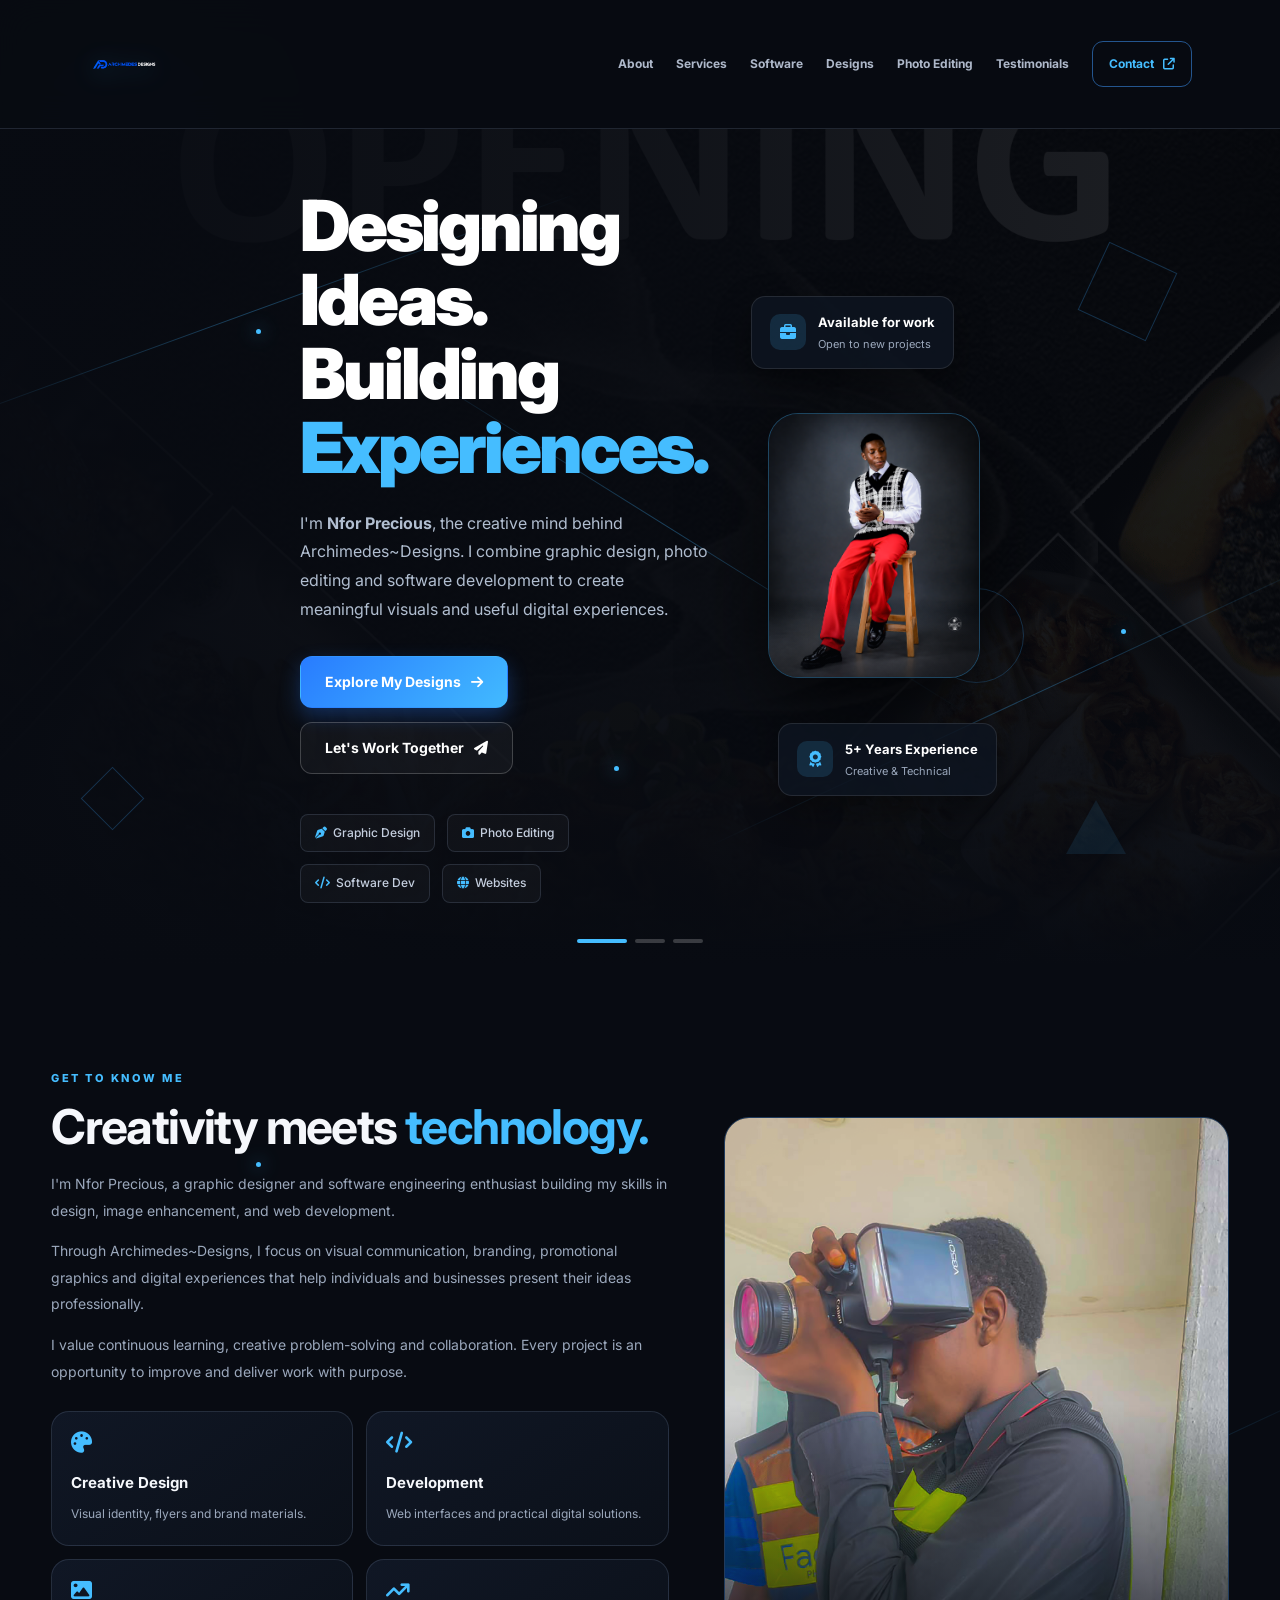
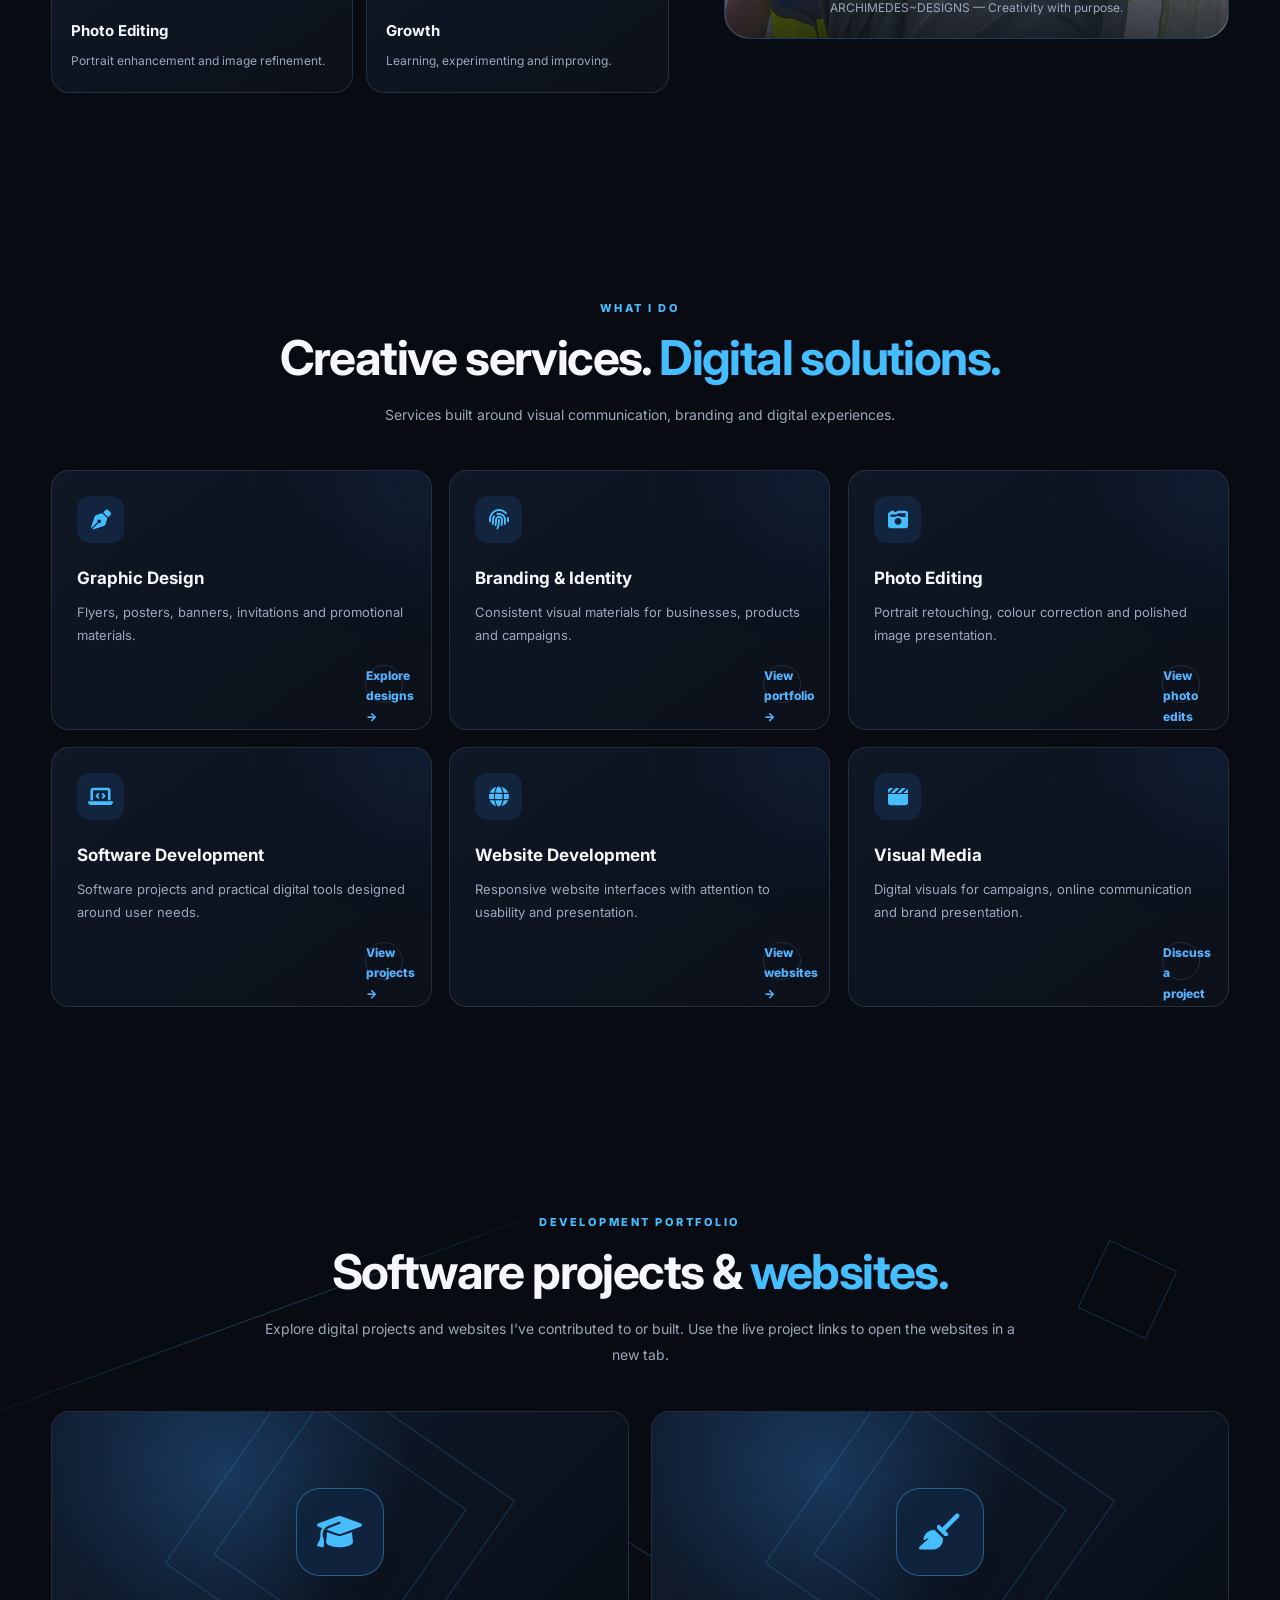
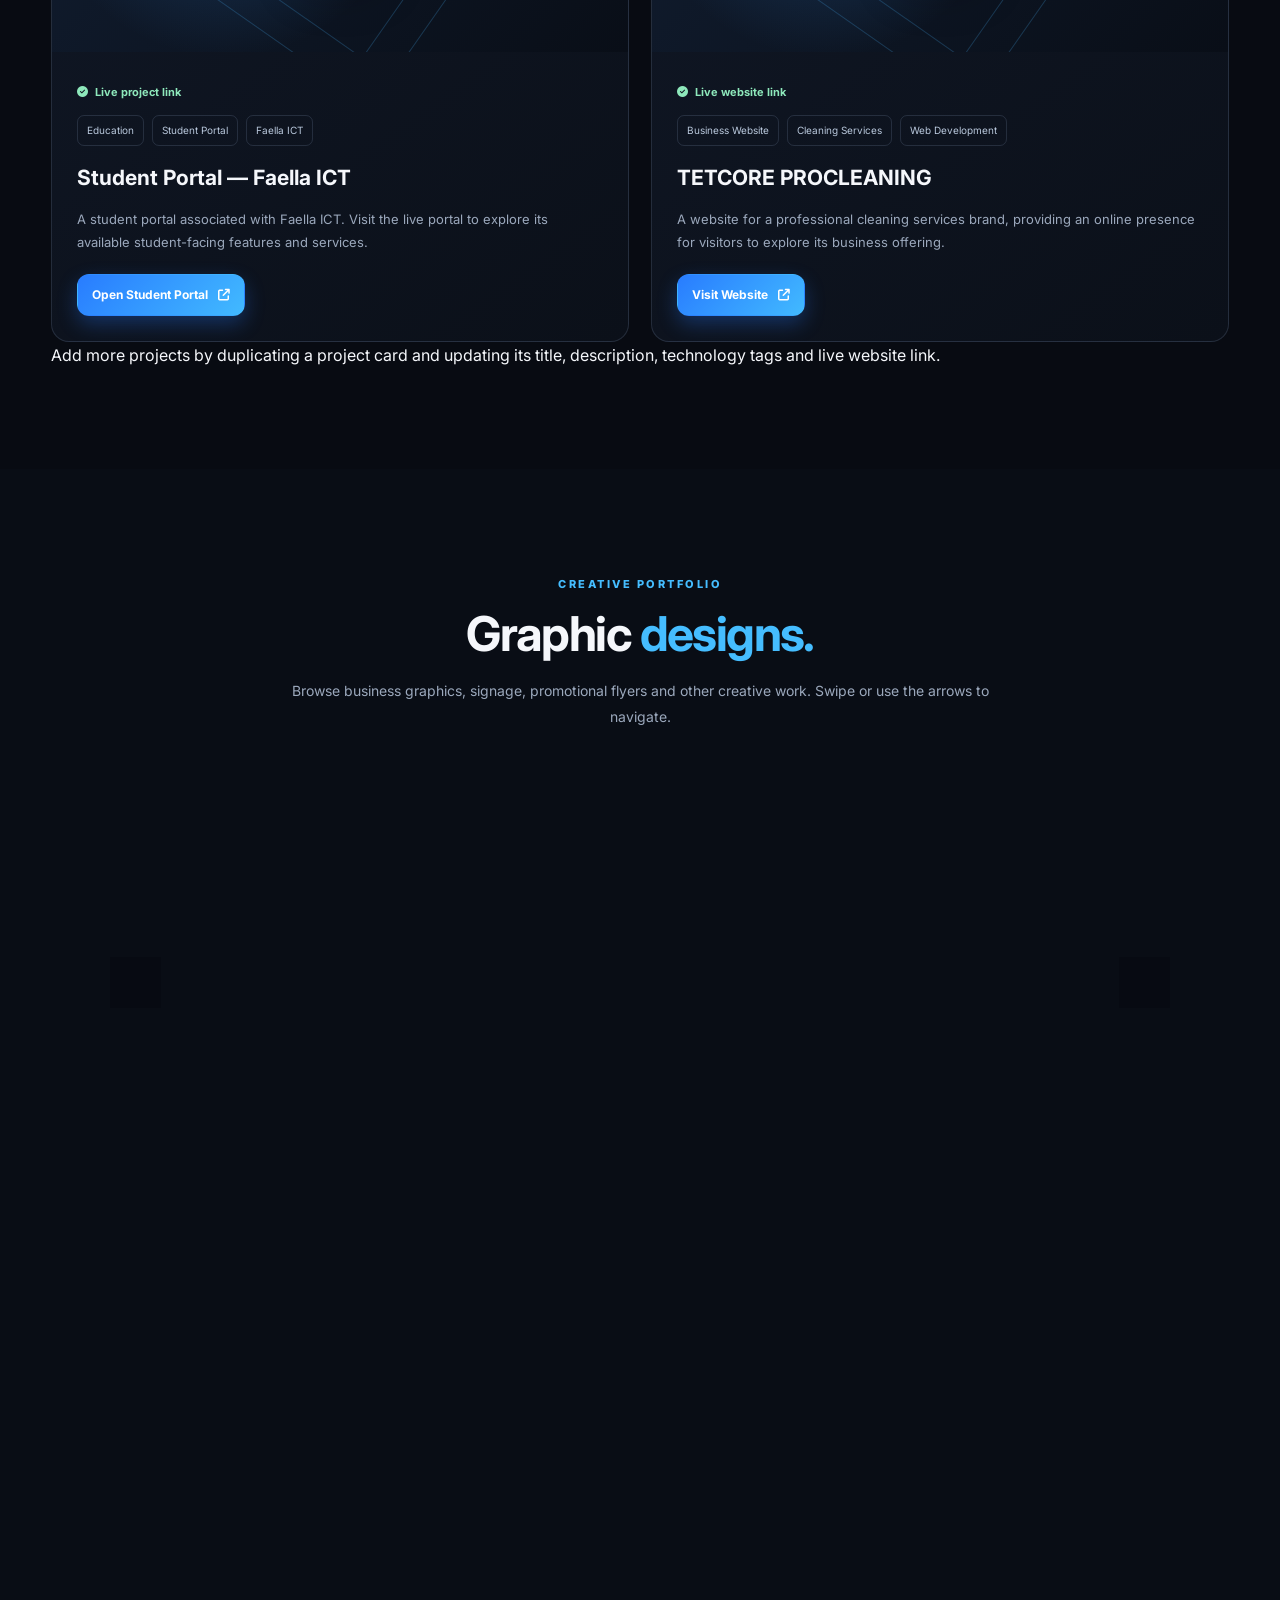
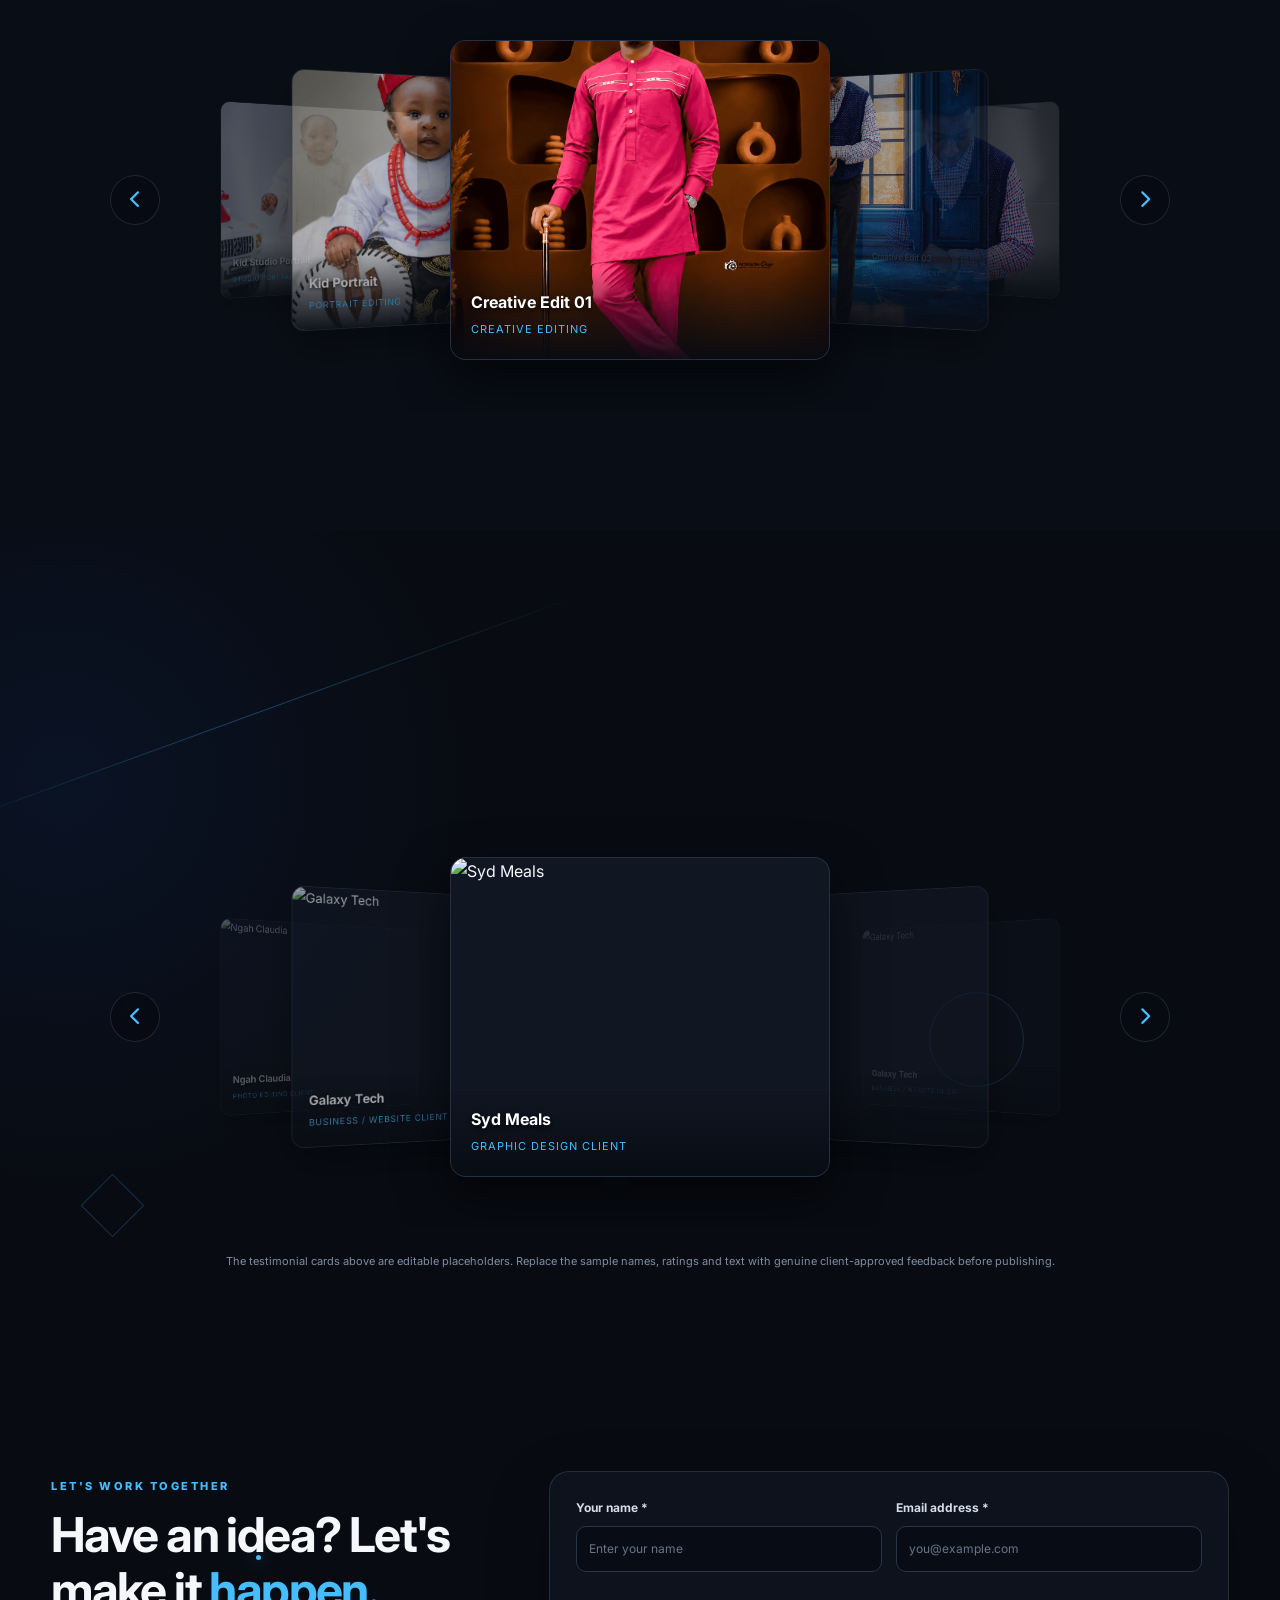
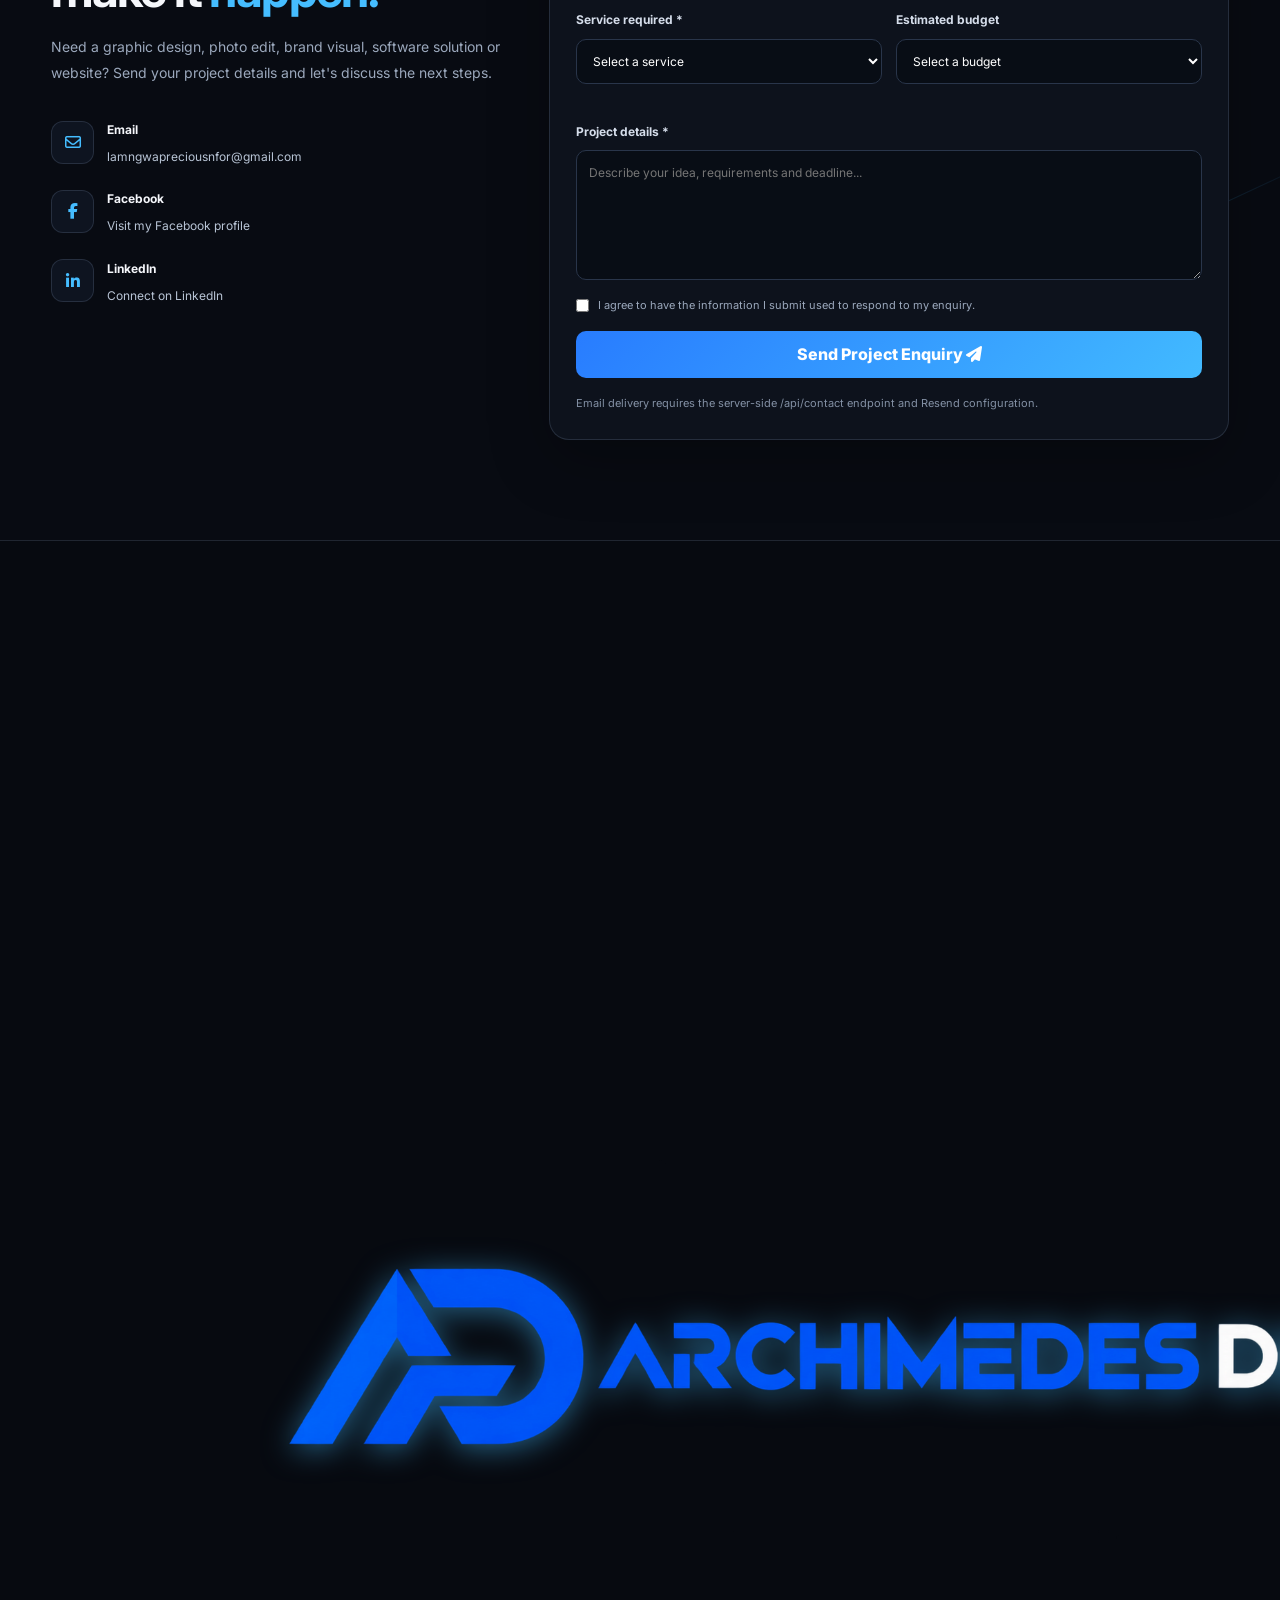
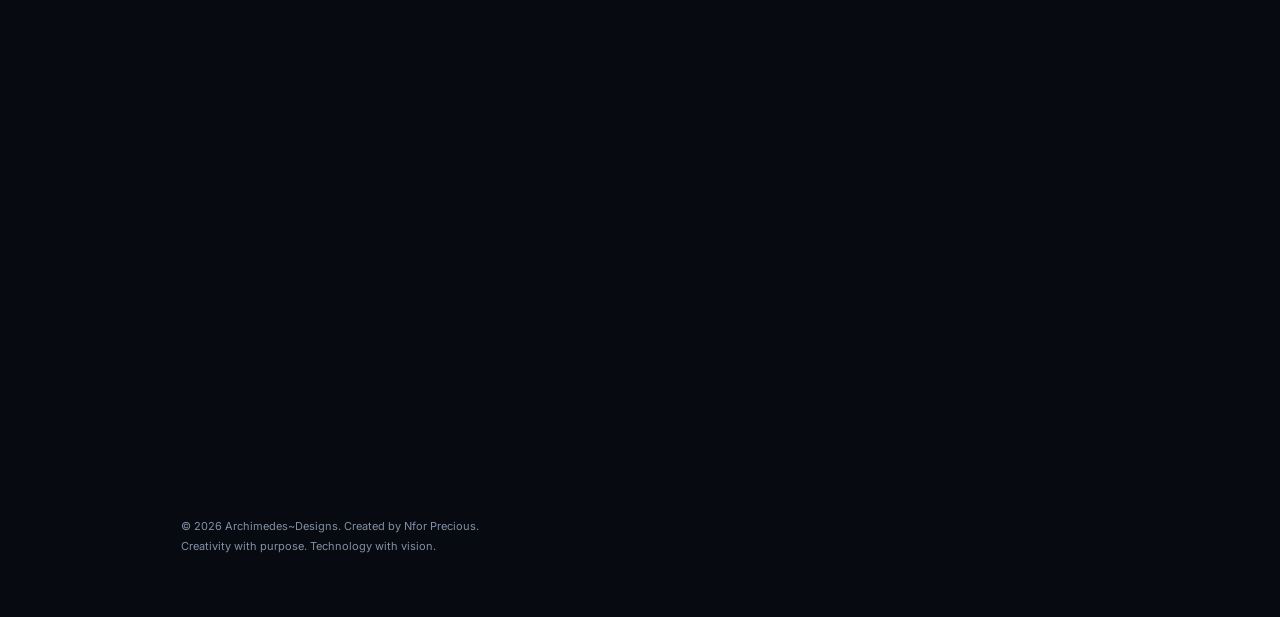
==== commit f422c1c3: "Auto-commit: 2026-10-23 15:02:49" ====
--- a/public/index.html
+++ b/public/index.html
@@ -1120,8 +1120,8 @@
     .footer-brand-mark {
       display: grid;
       place-items: center;
-      width: 90px;
-      height: 90px;
+      width: 1500px;
+      height: 1500px;
       border-radius: 20px;
       overflow: hidden;
       margin-bottom: 15px;
@@ -1990,12 +1990,12 @@
 
       // 3. TESTIMONIAL DATA
       const testimonialItems = [
-        { src: "assets/images/testimonials/testimonial-1.png", title: "Client Name", category: "Graphic Design Client" },
-        { src: "assets/images/testimonials/testimonial-2.png", title: "Client Name", category: "Photo Editing Client" },
-        { src: "assets/images/testimonials/testimonial-3.png", title: "Client Name", category: "Business / Website Client" },
-        { src: "assets/images/testimonials/testimonial-1.png", title: "Client Name", category: "Graphic Design Client" },
-        { src: "assets/images/testimonials/testimonial-2.png", title: "Client Name", category: "Photo Editing Client" },
-        { src: "assets/images/testimonials/testimonial-3.png", title: "Client Name", category: "Business / Website Client" }
+        { src: "assets/images/testimonials/testimonial-1.png", title: "Syd Meals", category: "Graphic Design Client" },
+        { src: "assets/images/testimonials/testimonial-2.png", title: "Ngah Claudia", category: "Photo Editing Client" },
+        { src: "assets/images/testimonials/testimonial-3.png", title: "Galaxy Tech", category: "Business / Website Client" },
+        { src: "assets/images/testimonials/testimonial-1.png", title: "Syd Meals", category: "Graphic Design Client" },
+        { src: "assets/images/testimonials/testimonial-2.png", title: "Ngah Claudia", category: "Photo Editing Client" },
+        { src: "assets/images/testimonials/testimonial-3.png", title: "Galaxy Tech", category: "Business / Website Client" }
       ];
 
       initCoverFlow('design-coverflow', designItems);
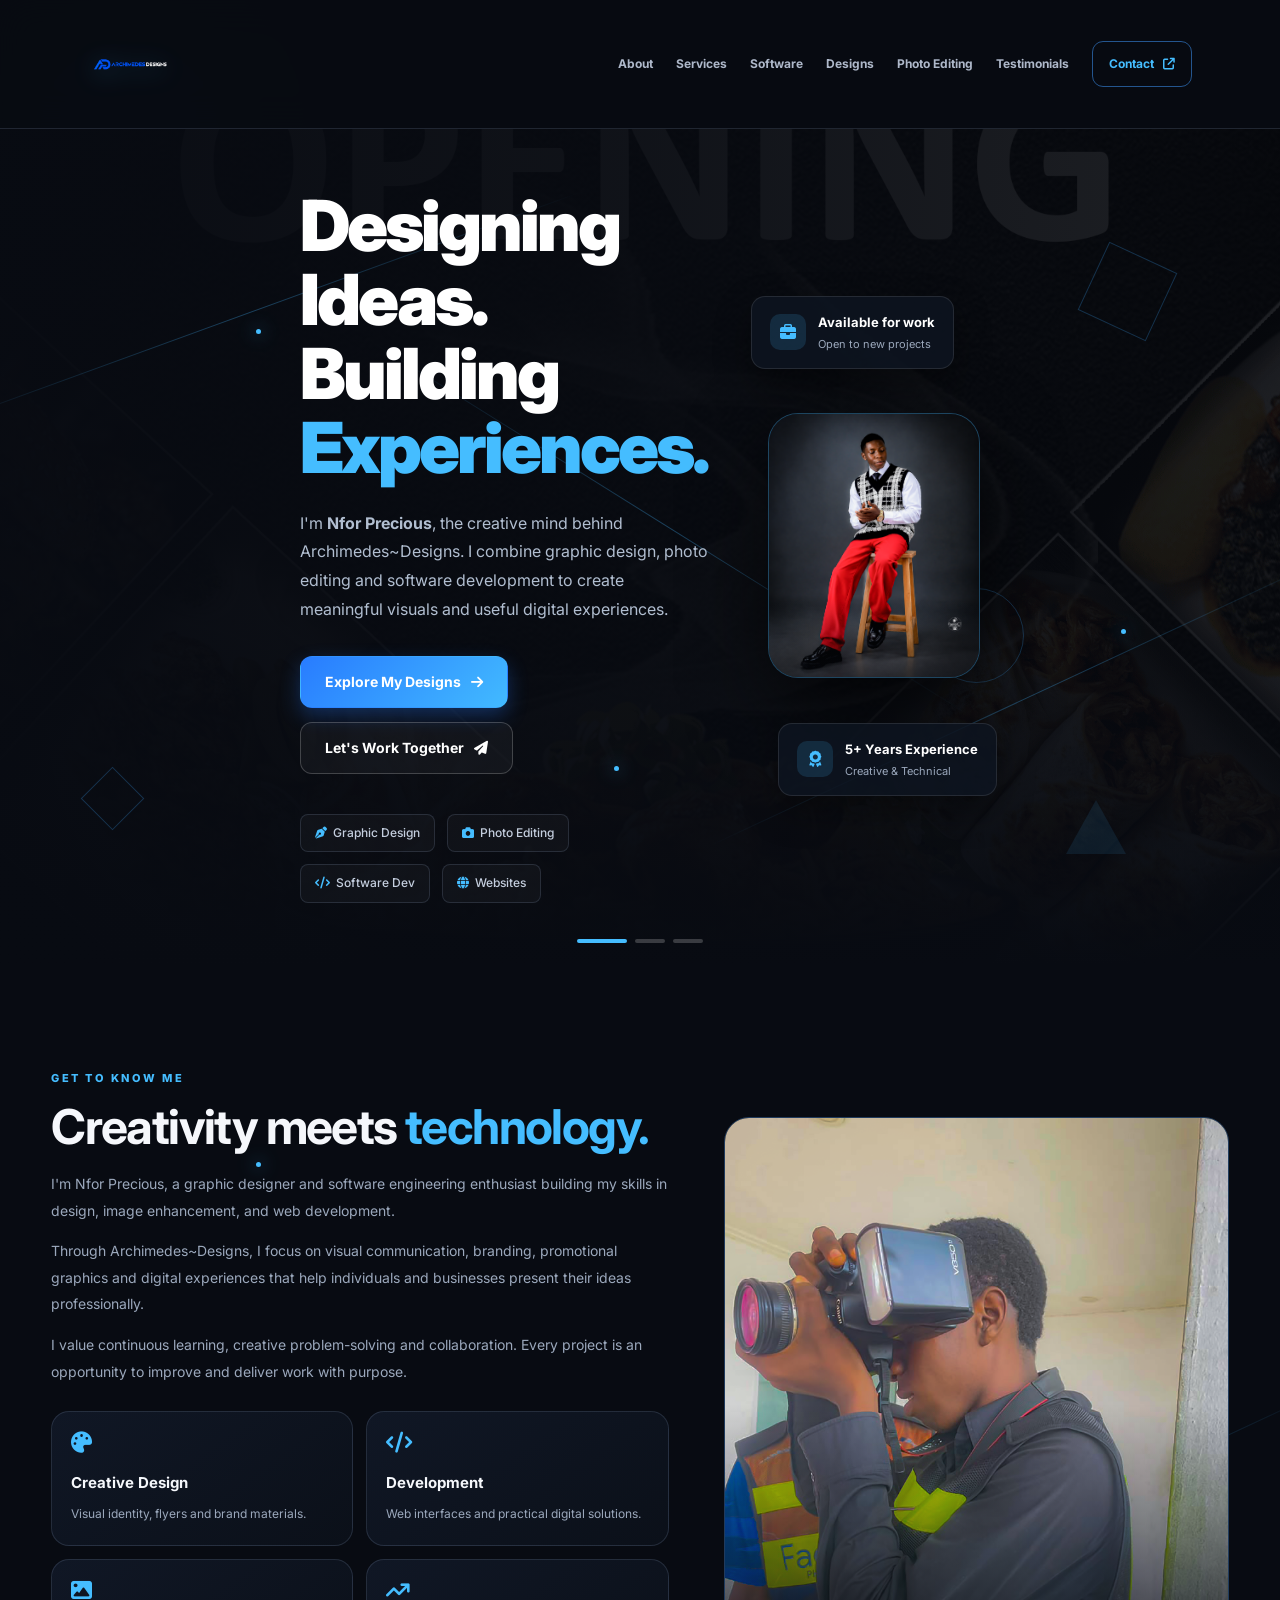
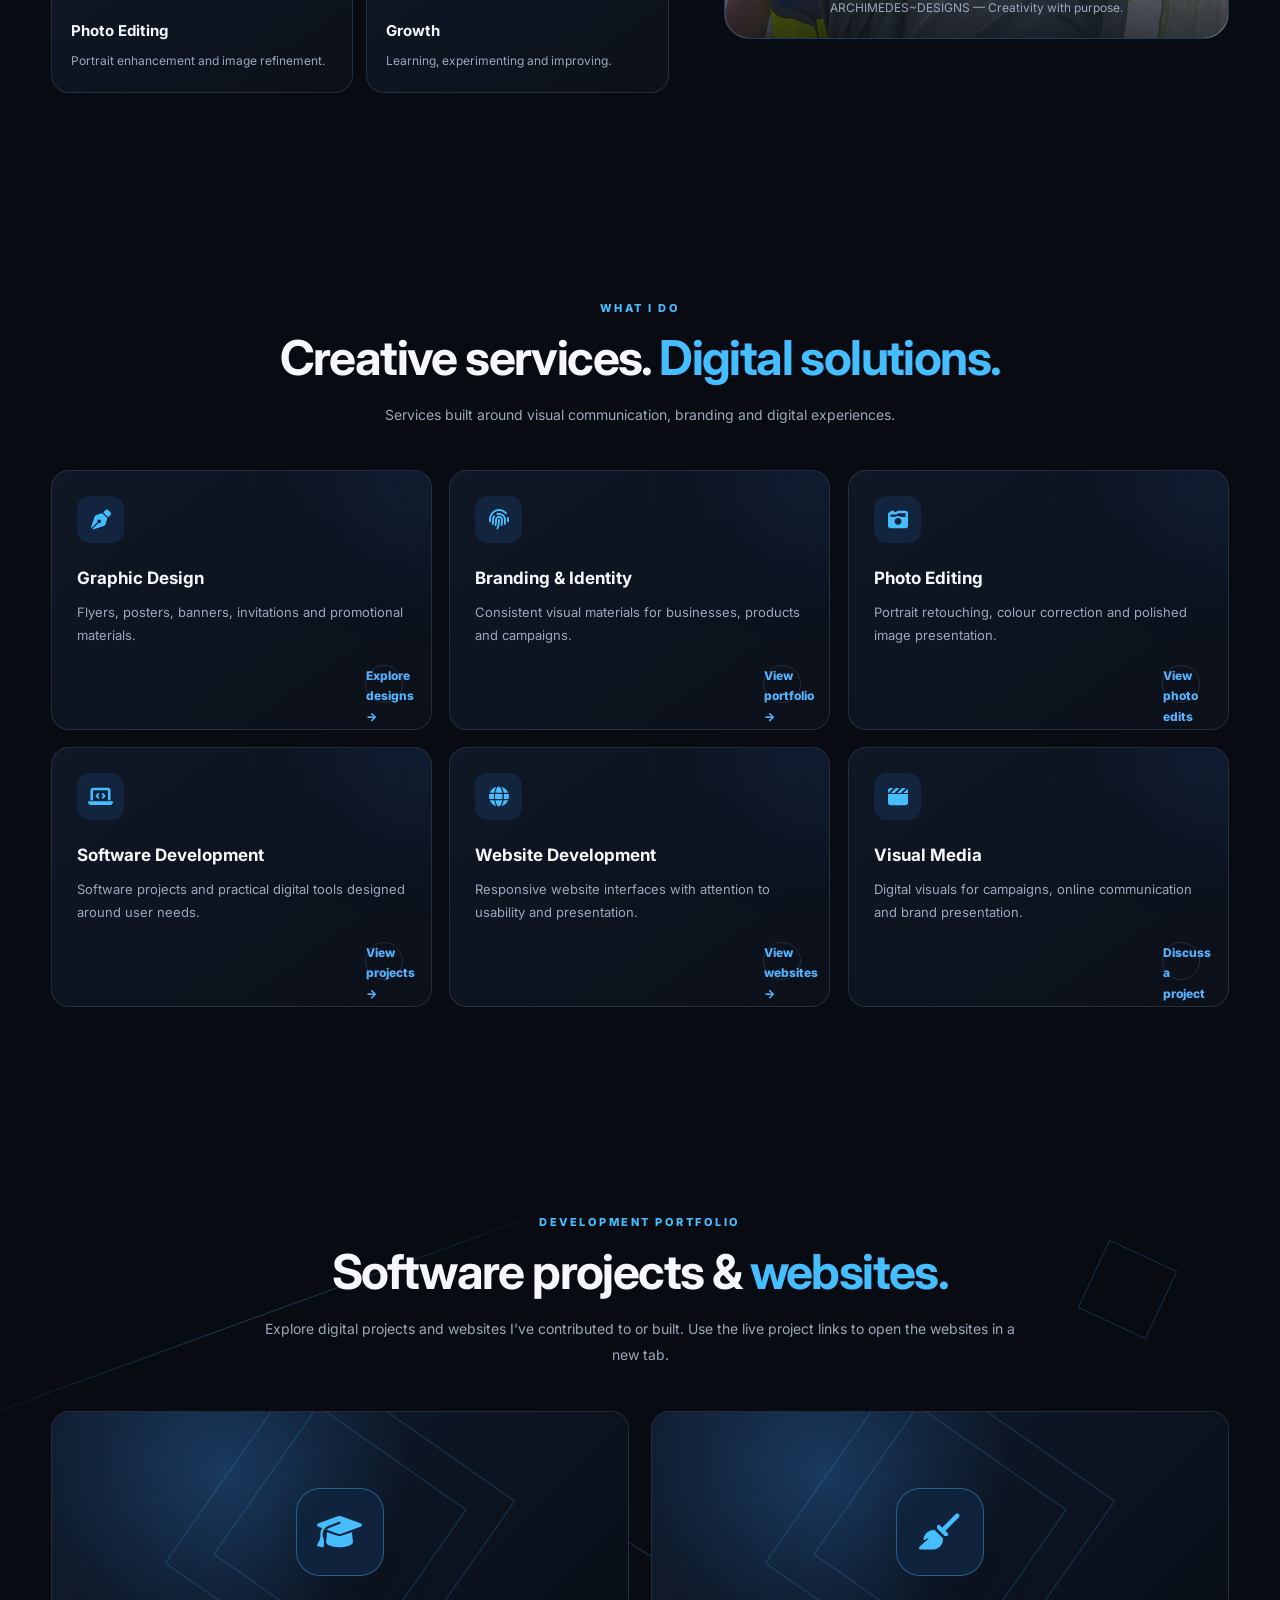
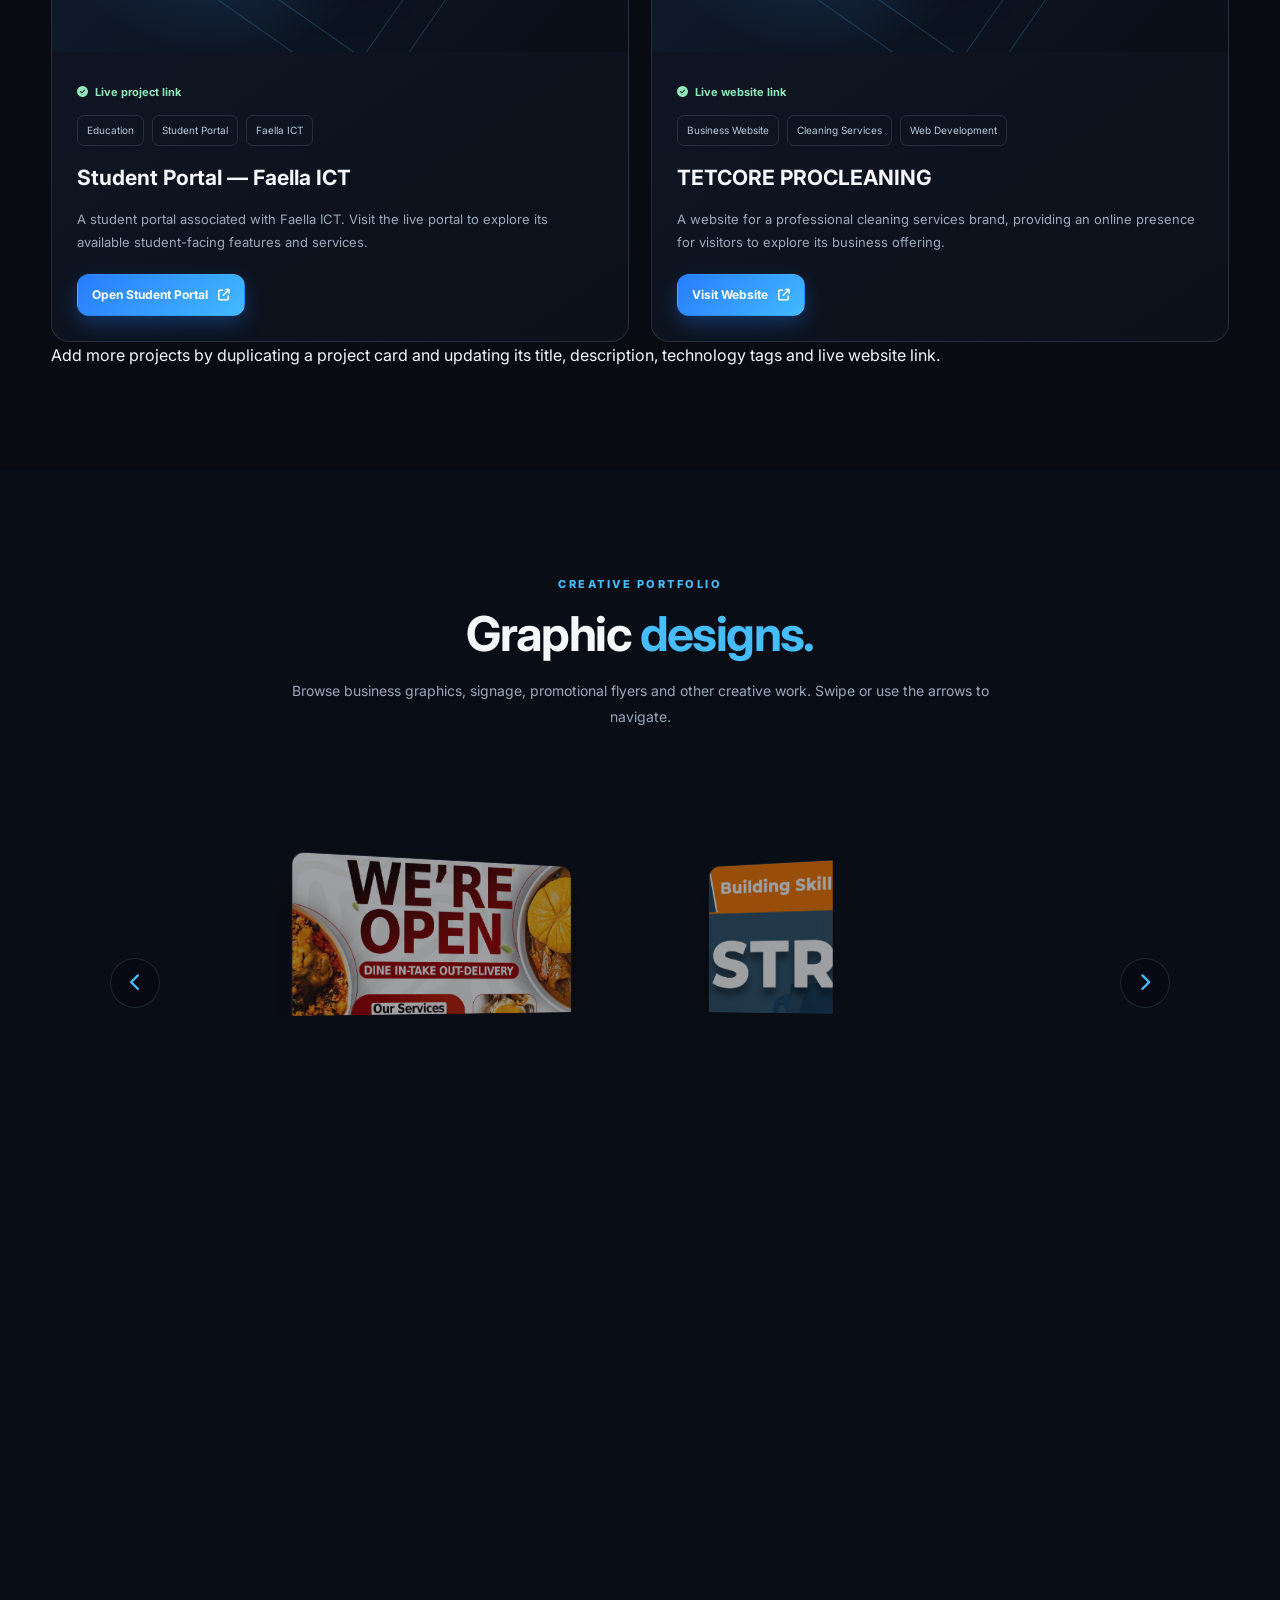
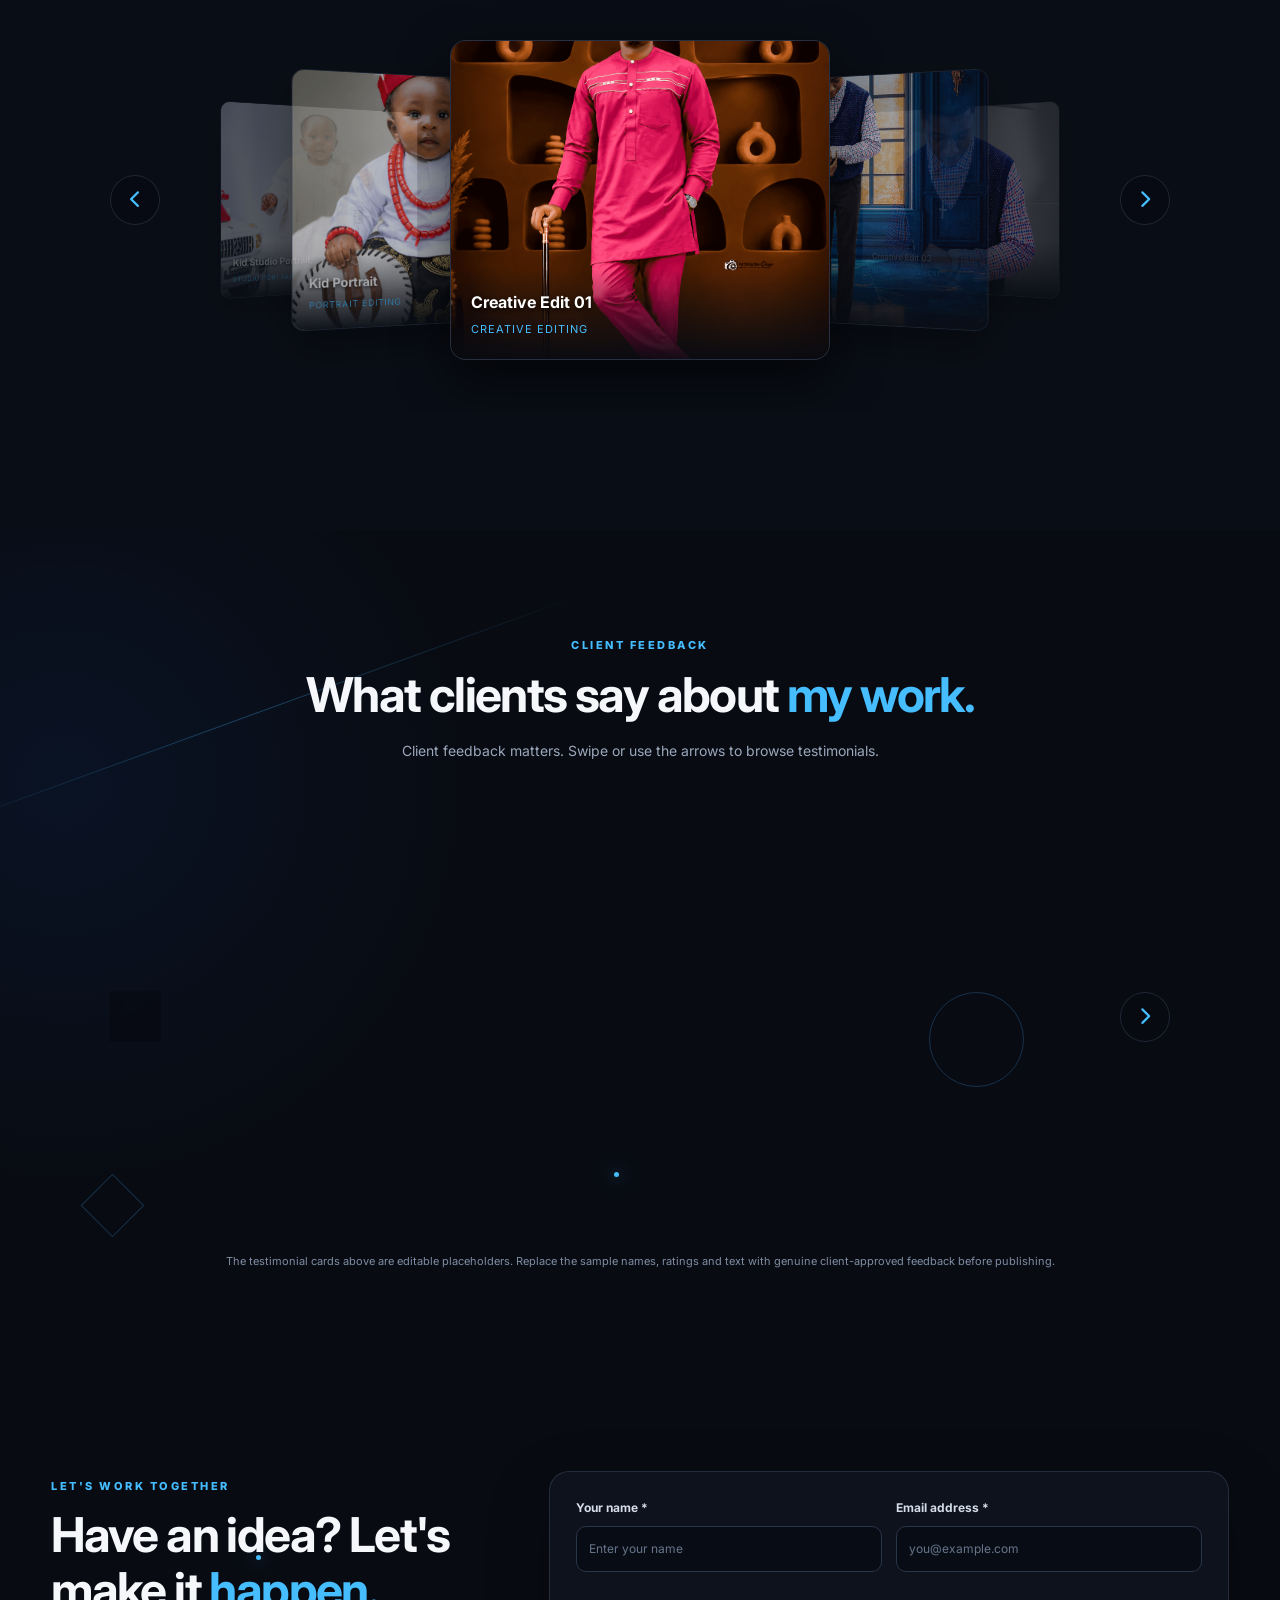
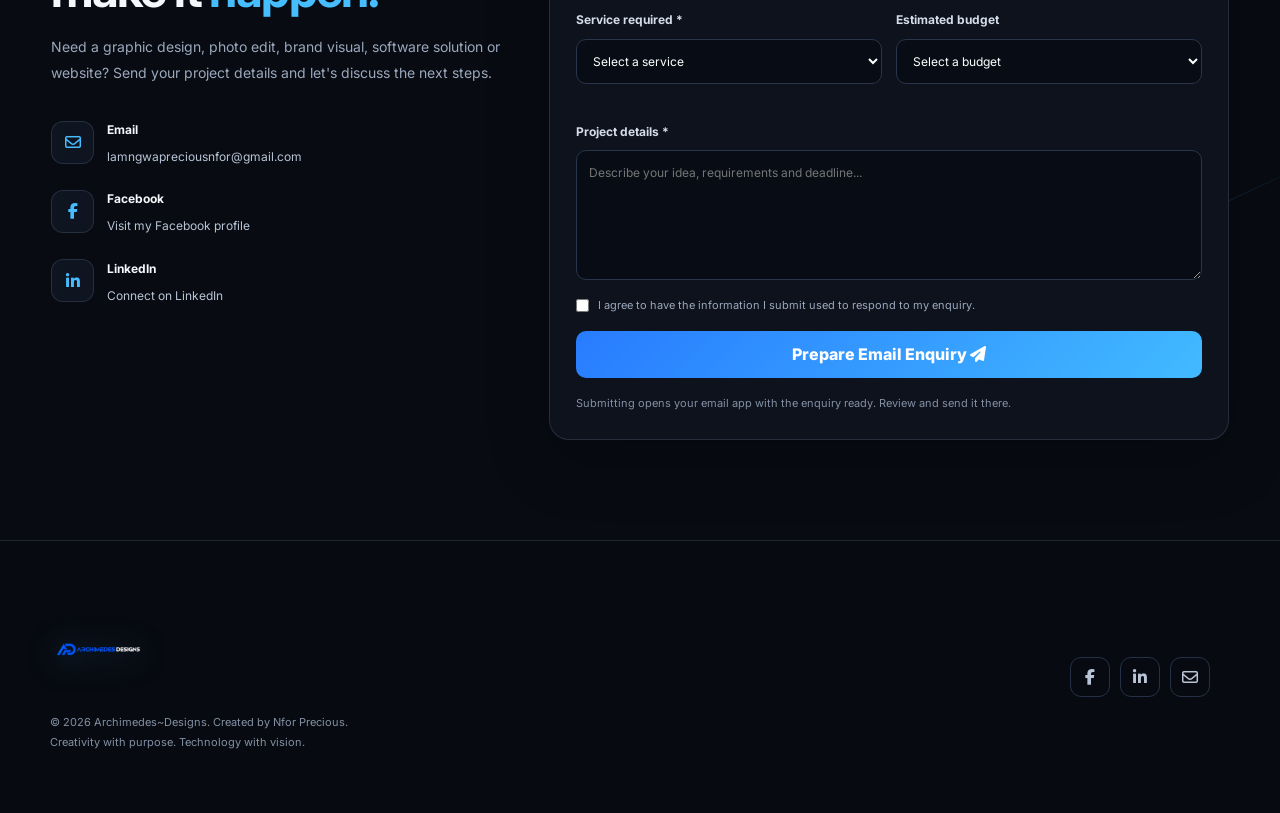
==== commit 1b733afb: "Use mailto contact form and resize brand logos Co-authored-by: Copilot <223556219+Copilot@users.nore" ====
--- a/public/index.html
+++ b/public/index.html
@@ -132,8 +132,8 @@
     .brand-mark {
       display: grid;
       place-items: center;
-      width: 72px;
-      height: 72px;
+      width: 84px;
+      height: 84px;
       border-radius: 16px;
       overflow: hidden;
       background: transparent;
@@ -1086,14 +1086,7 @@
     .form-status:not(:empty) { display: block; }
     .form-status.is-success { color: #8ef0c1; background: rgba(34,197,94,.1); }
     .form-status.is-error { color: #ffaaaa; background: rgba(239,68,68,.1); }
-
-    .honeypot {
-      position: absolute !important;
-      width: 1px !important;
-      height: 1px !important;
-      overflow: hidden !important;
-      clip: rect(0,0,0,0) !important;
-    }
+    .form-status.is-info { color: #a9ddff; background: rgba(69,189,255,.1); }
 
     /* FOOTER AND LIGHTBOX */
     .site-footer {
@@ -1120,8 +1113,8 @@
     .footer-brand-mark {
       display: grid;
       place-items: center;
-      width: 1500px;
-      height: 1500px;
+      width: 96px;
+      height: 96px;
       border-radius: 20px;
       overflow: hidden;
       margin-bottom: 15px;
@@ -1241,7 +1234,7 @@
       /* ==============================================
          === EDIT MOBILE HEADER LOGO SIZE HERE ===
          ============================================== */
-      .brand-mark { width: 56px; height: 56px; }
+      .brand-mark { width: 52px; height: 52px; }
       
       .nav-toggle { display: grid; place-items: center; }
 
@@ -1275,7 +1268,7 @@
       .project-grid { grid-template-columns: 1fr; }
       .footer-inner { flex-direction: column; align-items: flex-start; }
       
-      .footer-brand-mark { width: 75px; height: 75px; }
+      .footer-brand-mark { width: 68px; height: 68px; }
     }
 
     @media (max-width: 460px) {
@@ -1287,6 +1280,8 @@
       .contact-form { padding: 19px; }
       .lightbox { padding: 14px; }
       .lightbox-close { top: -12px; right: -5px; }
+      .brand-mark { width: 46px; height: 46px; }
+      .footer-brand-mark { width: 58px; height: 58px; }
       
       .floating-badge { padding: 10px 14px; }
       .badge-icon { width: 30px; height: 30px; font-size: 14px; }
@@ -1666,7 +1661,7 @@
           </div>
         </div>
 
-        <form class="contact-form reveal" id="contact-form" action="/api/contact" method="POST">
+        <form class="contact-form reveal" id="contact-form">
           <div class="form-row">
             <div class="form-field">
               <label for="contact-name">Your name *</label>
@@ -1710,24 +1705,19 @@
             <textarea id="contact-message" name="message" minlength="10" maxlength="5000" placeholder="Describe your idea, requirements and deadline..." required></textarea>
           </div>
 
-          <div class="honeypot" aria-hidden="true">
-            <label for="contact-website">Leave this field empty</label>
-            <input id="contact-website" name="website" type="text" tabindex="-1" autocomplete="off">
-          </div>
-
           <label class="consent-field" for="contact-consent">
             <input id="contact-consent" name="consent" type="checkbox" value="yes" required>
             <span>I agree to have the information I submit used to respond to my enquiry.</span>
           </label>
 
           <button class="submit-button" type="submit">
-            <span class="submit-label">Send Project Enquiry</span>
+            <span class="submit-label">Prepare Email Enquiry</span>
             <i class="fa-solid fa-paper-plane"></i>
           </button>
 
           <p class="form-status" id="contact-status" role="status" aria-live="polite"></p>
           <p style="margin:0;color:#8390a4;font-size:11px;line-height:1.7">
-            Email delivery requires the server-side /api/contact endpoint and Resend configuration.
+            Submitting opens your email app with the enquiry ready. Review and send it there.
           </p>
         </form>
       </div>
@@ -2081,52 +2071,6 @@
       window.addEventListener("scroll", updateBackToTop, { passive: true });
       updateBackToTop();
 
-      // Contact form
-      const form = document.getElementById("contact-form");
-      const status = document.getElementById("contact-status");
-      const submitButton = form.querySelector(".submit-button");
-      const submitLabel = form.querySelector(".submit-label");
-
-      form.addEventListener("submit", async event => {
-        event.preventDefault();
-
-        if (!form.checkValidity()) {
-          form.reportValidity();
-          return;
-        }
-
-        status.textContent = "";
-        status.className = "form-status";
-        submitButton.disabled = true;
-        submitLabel.textContent = "Sending...";
-
-        try {
-          const data = Object.fromEntries(new FormData(form).entries());
-          const response = await fetch(form.action, {
-            method: "POST",
-            headers: { "Content-Type": "application/json" },
-            body: JSON.stringify(data)
-          });
-
-          let result = {};
-          try { result = await response.json(); } catch (_) {}
-
-          if (!response.ok) {
-            throw new Error(result.message || "Unable to send your enquiry. Please try again.");
-          }
-
-          status.textContent = result.message || "Your enquiry has been submitted successfully.";
-          status.classList.add("is-success");
-          form.reset();
-        } catch (error) {
-          status.textContent = error.message || "Could not send your enquiry. Please email lamngwapreciousnfor@gmail.com directly.";
-          status.classList.add("is-error");
-        } finally {
-          submitButton.disabled = false;
-          submitLabel.textContent = "Send Project Enquiry";
-        }
-      });
-
       // Helpful console warnings for missing local images
       document.querySelectorAll("img").forEach(image => {
         image.addEventListener("error", () => {
--- a/public/assets/css/style.css
+++ b/public/assets/css/style.css
@@ -938,15 +938,6 @@
     line-height: 1.7;
 }
 
-.honeypot {
-    position: absolute;
-    width: 1px;
-    height: 1px;
-    overflow: hidden;
-    clip-path: inset(50%);
-    white-space: nowrap;
-}
-
 /* ---------- 12. FOOTER ---------- */
 
 .site-footer {
